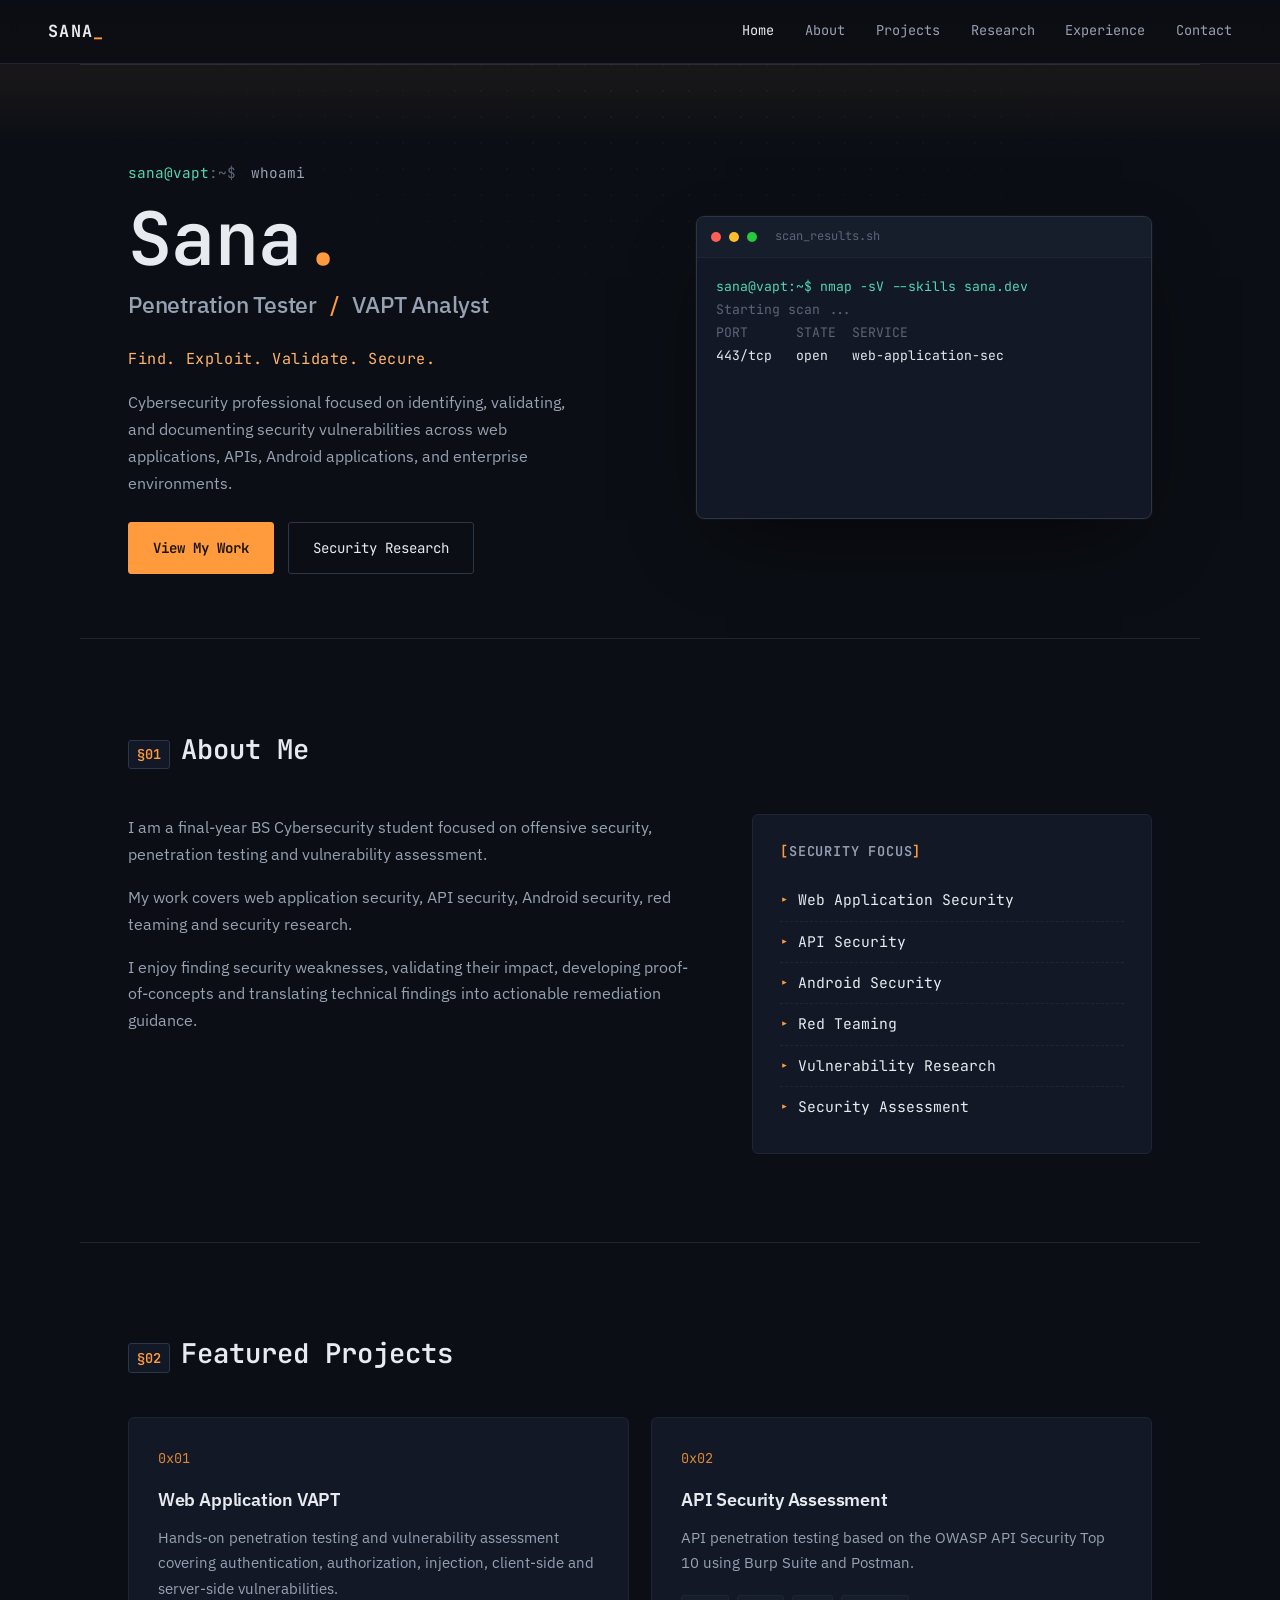
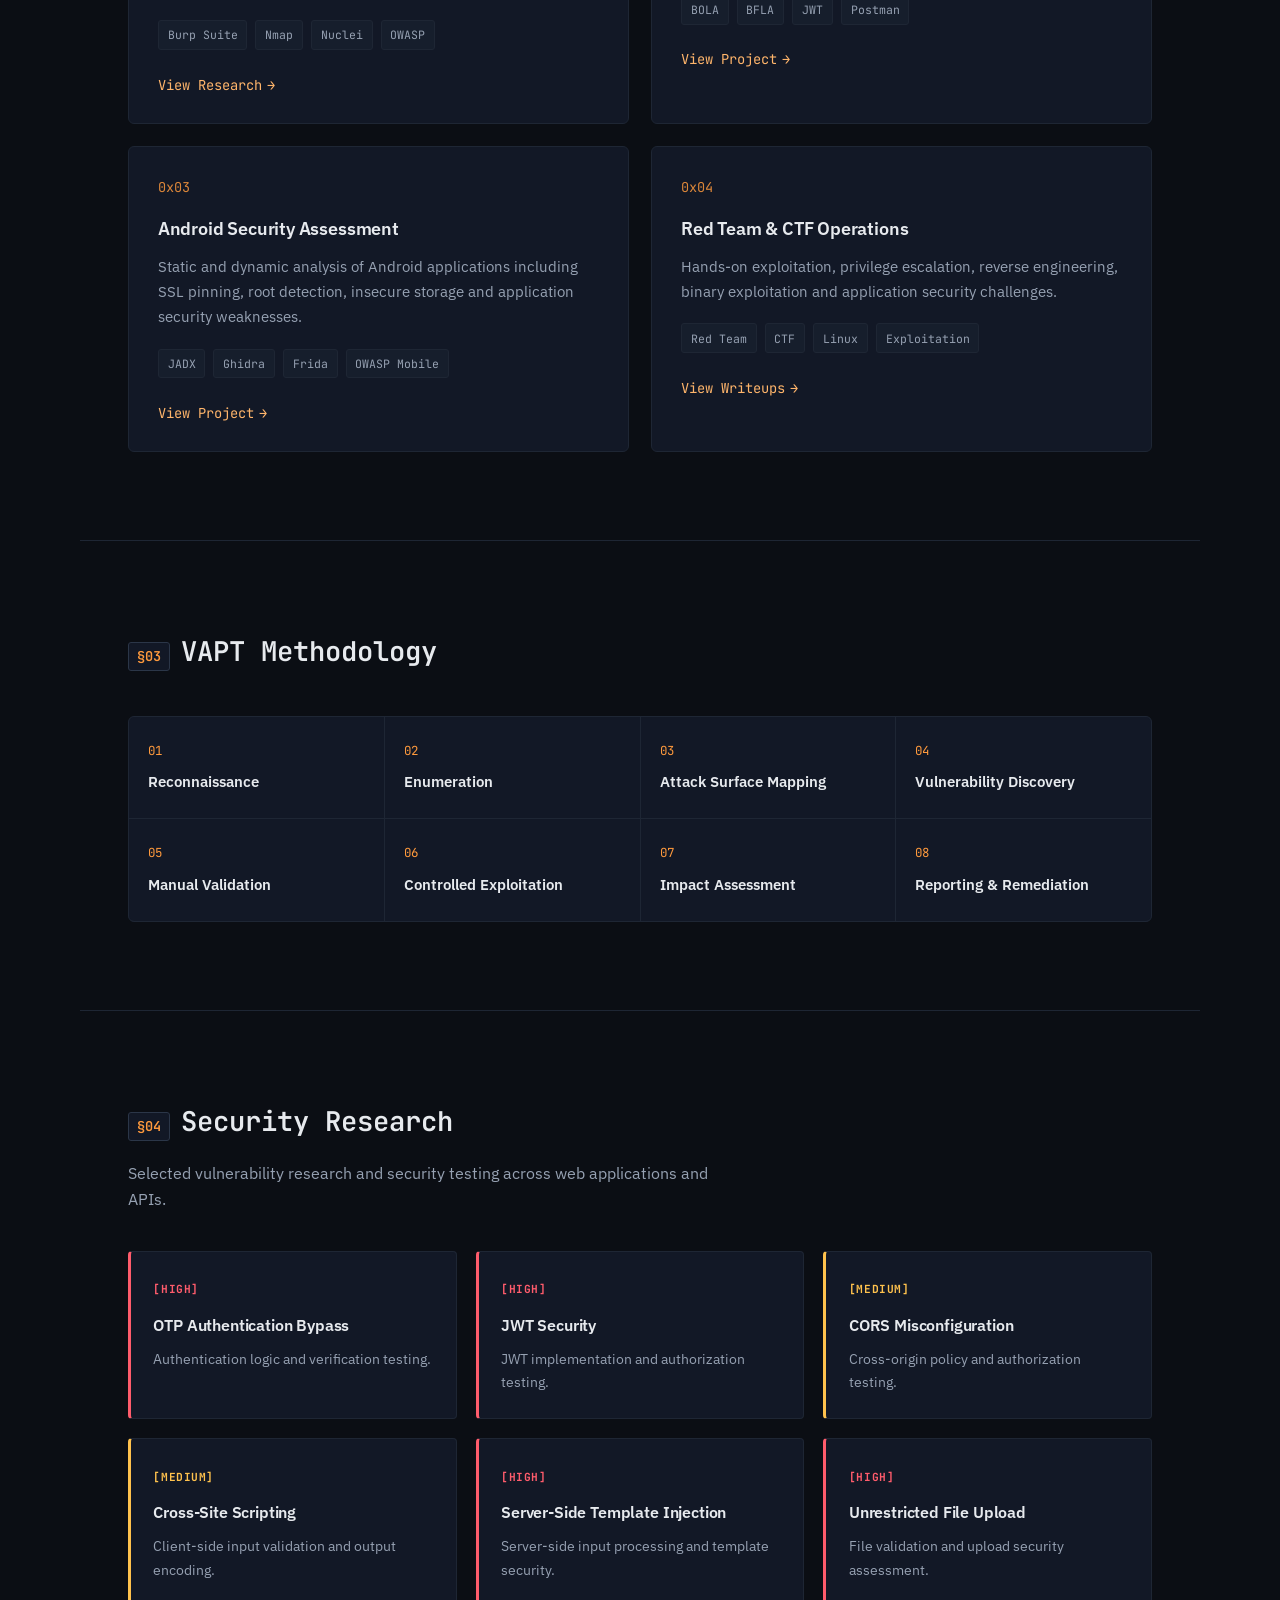
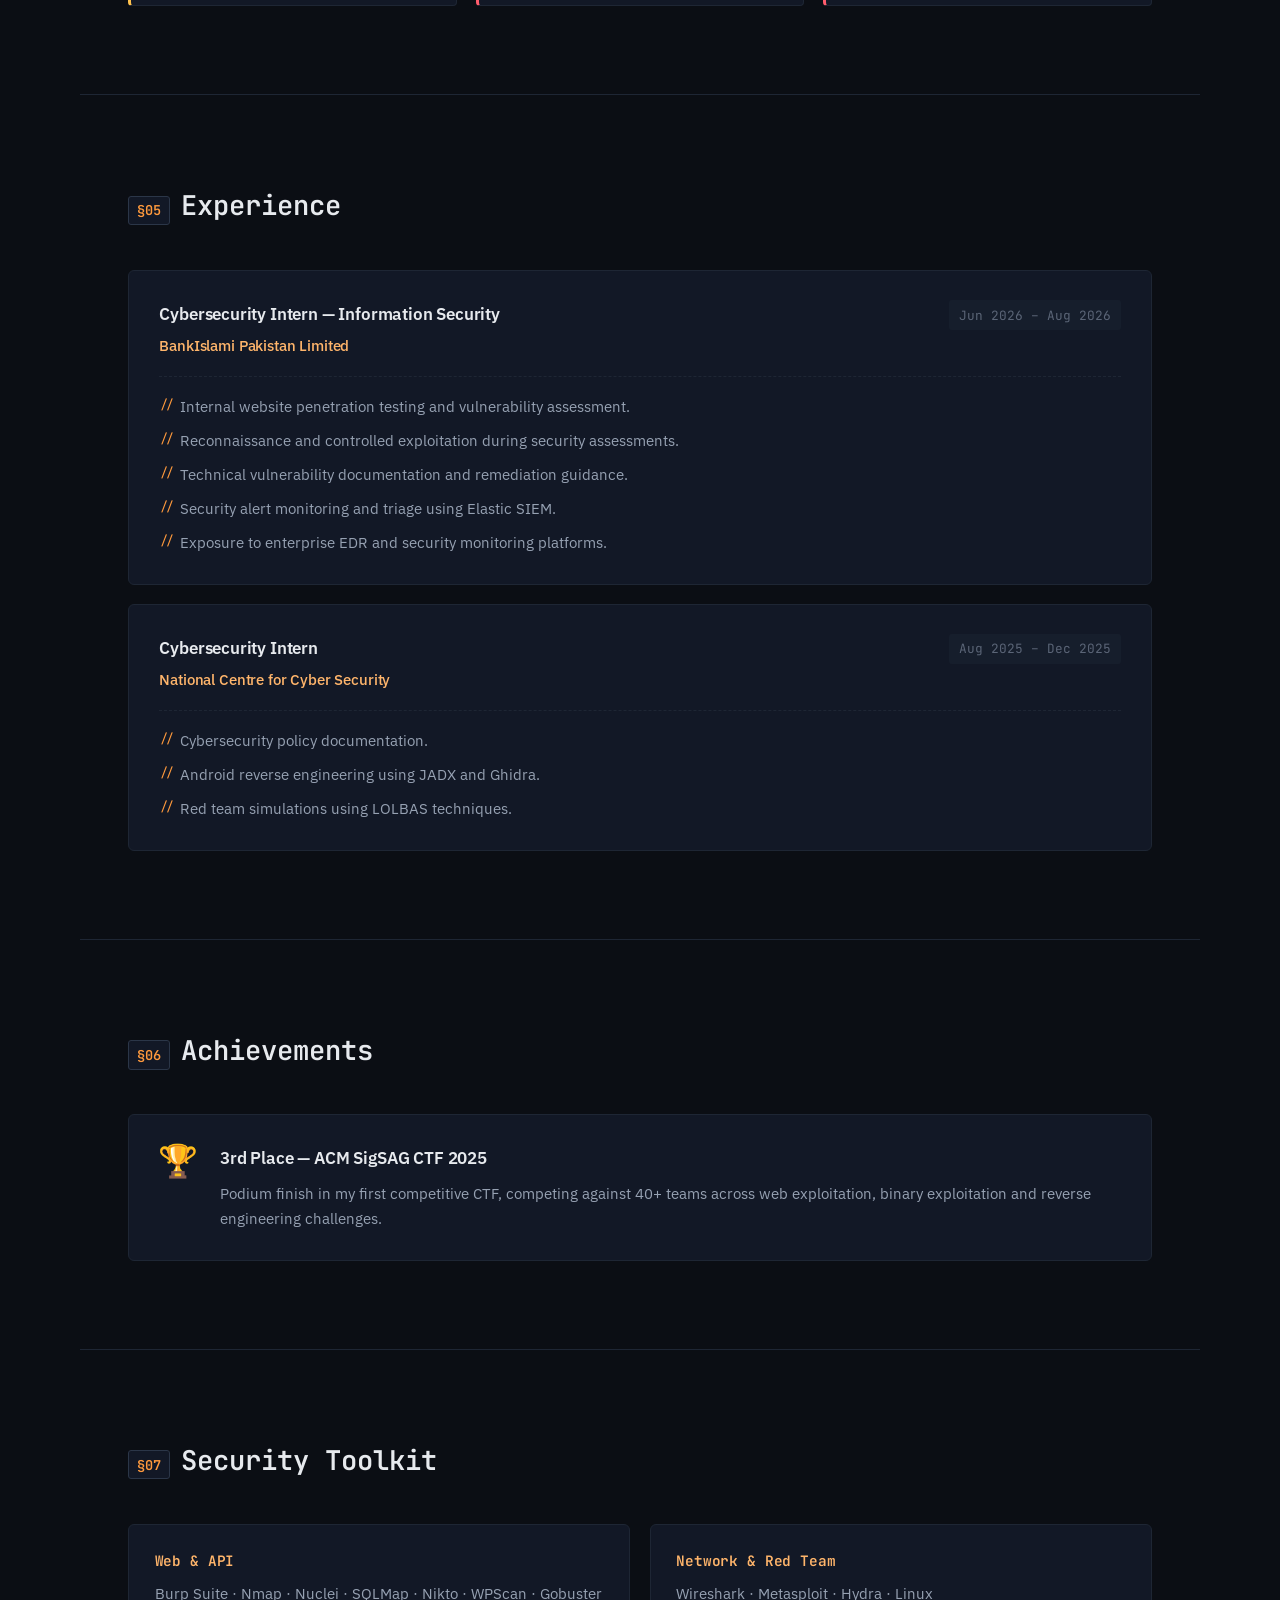
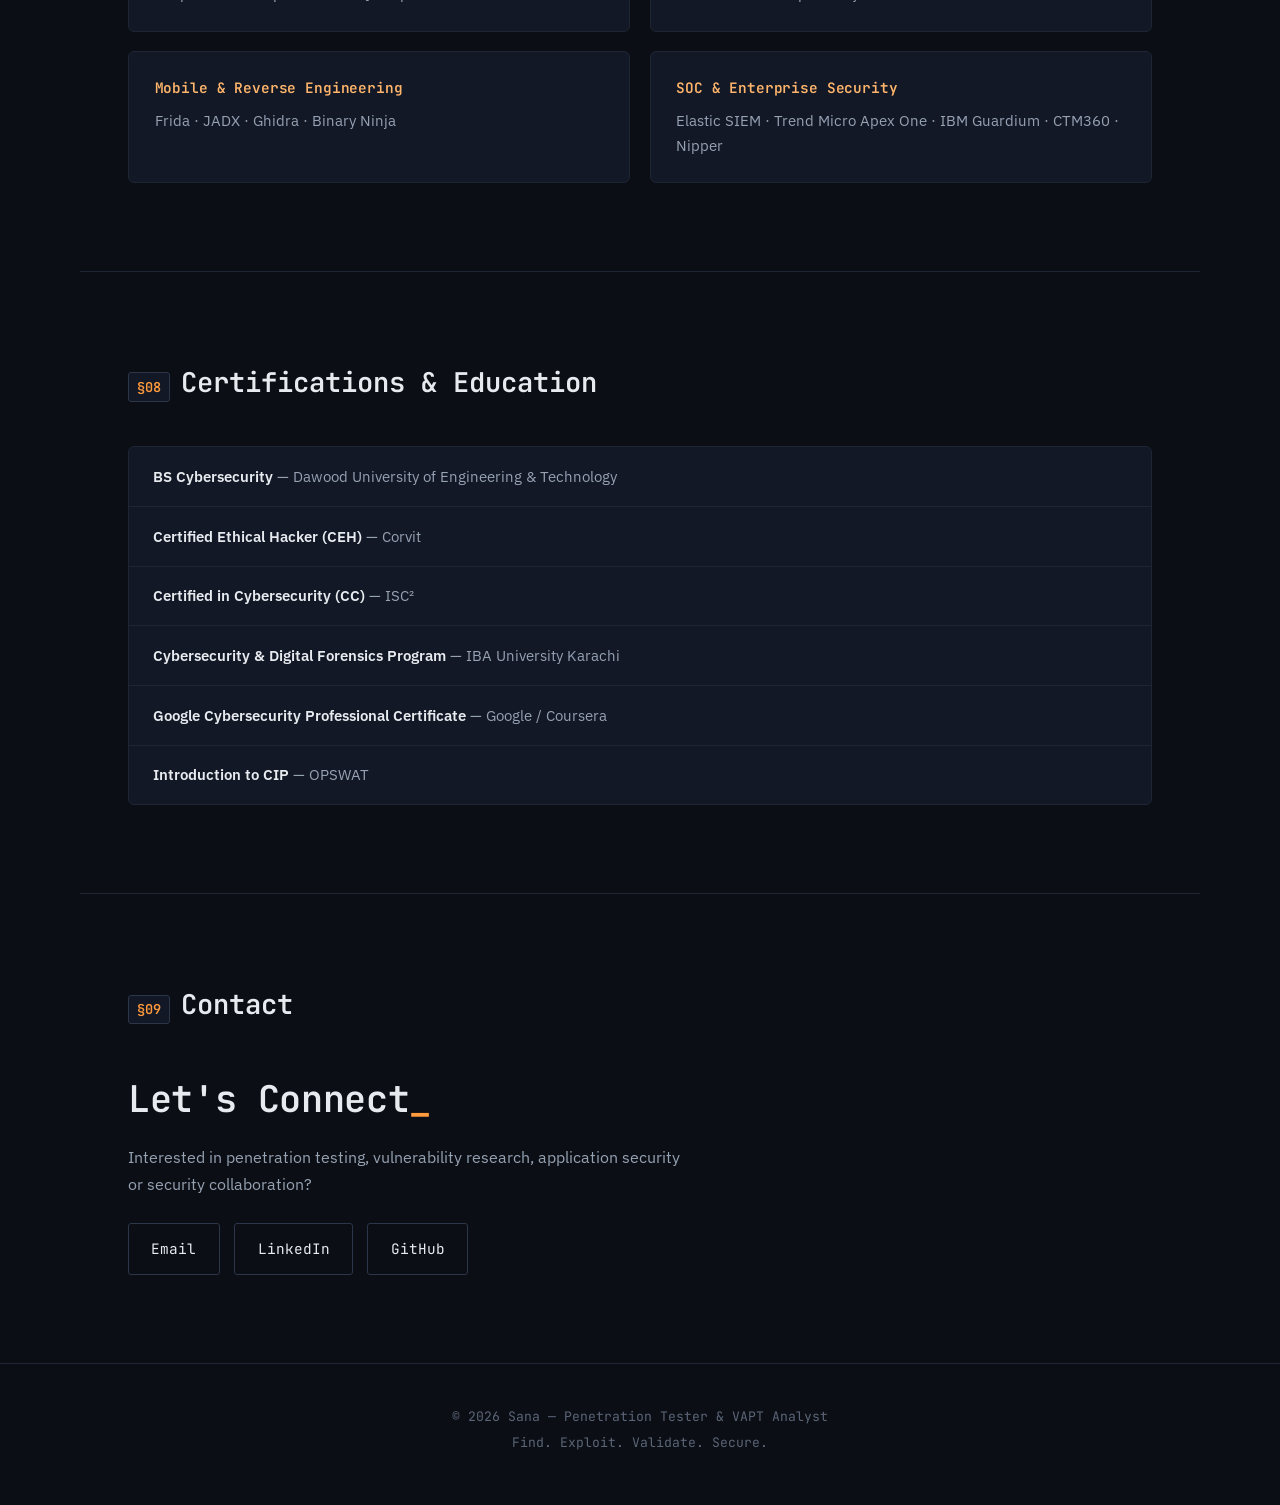
==== indexx.html @ 8918f4f4 "Add files via upload" ====
<!DOCTYPE html>
<html lang="en">
<head>
<meta charset="UTF-8">
<meta name="viewport" content="width=device-width, initial-scale=1.0">

<title>Sana | Penetration Tester &amp; VAPT Analyst</title>

<meta name="description"
      content="Sana's Penetration Testing and VAPT portfolio covering Web Application Security, API Security, Android Security, Red Teaming and Security Research.">

<link rel="preconnect" href="https://fonts.googleapis.com">
<link rel="preconnect" href="https://fonts.gstatic.com" crossorigin>
<link href="https://fonts.googleapis.com/css2?family=JetBrains+Mono:ital,wght@0,400;0,500;0,600;0,700;1,400&family=IBM+Plex+Sans:wght@400;500;600;700&display=swap" rel="stylesheet">

<link rel="stylesheet" href="style.css">
</head>

<body>

<div class="scanline" aria-hidden="true"></div>
<div class="grid-overlay" aria-hidden="true"></div>

<!-- Navigation -->
<nav id="site-nav">
    <div class="logo">SANA<span class="cursor-blink">_</span></div>

    <button class="nav-toggle" id="navToggle" aria-label="Toggle navigation" aria-expanded="false">
        <span></span><span></span><span></span>
    </button>

    <div class="nav-links" id="navLinks">
        <a href="#home">Home</a>
        <a href="#about">About</a>
        <a href="#projects">Projects</a>
        <a href="#research">Research</a>
        <a href="#experience">Experience</a>
        <a href="#contact">Contact</a>
    </div>
</nav>


<!-- Hero Section -->
<section id="home" class="hero">

    <div class="hero-grid">

        <div class="hero-content">

            <p class="terminal-text">
                <span class="prompt">sana@vapt</span><span class="prompt-sep">:~$</span> whoami
            </p>

            <h1>Sana<span class="accent-dot">.</span></h1>

            <h2>Penetration Tester <span class="divider">/</span> VAPT Analyst</h2>

            <p class="tagline">Find. Exploit. Validate. Secure.</p>

            <p class="intro">
                Cybersecurity professional focused on identifying,
                validating, and documenting security vulnerabilities
                across web applications, APIs, Android applications,
                and enterprise environments.
            </p>

            <div class="buttons">
                <a href="#projects" class="btn primary">View My Work</a>
                <a href="#research" class="btn secondary">Security Research</a>
            </div>

        </div>

        <div class="hero-terminal" aria-hidden="true">
            <div class="term-window">
                <div class="term-bar">
                    <span class="term-dot red"></span>
                    <span class="term-dot yellow"></span>
                    <span class="term-dot green"></span>
                    <span class="term-title">scan_results.sh</span>
                </div>
                <div class="term-body" id="termBody">
                    <!-- populated by script.js -->
                </div>
            </div>
        </div>

    </div>

    <a href="#about" class="scroll-cue" aria-label="Scroll to About">
        <span></span>
    </a>

</section>


<!-- About -->
<section id="about" class="reveal">

    <div class="section-title">
        <span class="sec-tag">§01</span> About Me
    </div>

    <div class="about-content">

        <div class="about-text">
            <p>
                I am a final-year BS Cybersecurity student focused
                on offensive security, penetration testing and
                vulnerability assessment.
            </p>

            <p>
                My work covers web application security, API
                security, Android security, red teaming and
                security research.
            </p>

            <p>
                I enjoy finding security weaknesses, validating
                their impact, developing proof-of-concepts and
                translating technical findings into actionable
                remediation guidance.
            </p>
        </div>

        <div class="focus-box">
            <h3><span class="bracket">[</span>Security Focus<span class="bracket">]</span></h3>
            <ul>
                <li>Web Application Security</li>
                <li>API Security</li>
                <li>Android Security</li>
                <li>Red Teaming</li>
                <li>Vulnerability Research</li>
                <li>Security Assessment</li>
            </ul>
        </div>

    </div>

</section>


<!-- Projects -->
<section id="projects" class="reveal">

    <div class="section-title">
        <span class="sec-tag">§02</span> Featured Projects
    </div>

    <div class="projects-grid">

        <div class="project-card">
            <div class="project-number">0x01</div>
            <h3>Web Application VAPT</h3>
            <p>
                Hands-on penetration testing and vulnerability
                assessment covering authentication, authorization,
                injection, client-side and server-side vulnerabilities.
            </p>
            <div class="tags">
                <span>Burp Suite</span>
                <span>Nmap</span>
                <span>Nuclei</span>
                <span>OWASP</span>
            </div>
            <a href="https://github.com/sana6086/poc-labs/tree/main/temple-of-doom" class="project-link" target="_blank" rel="noopener">View Research <span class="arrow">→</span></a>
        </div>

        <div class="project-card">
            <div class="project-number">0x02</div>
            <h3>API Security Assessment</h3>
            <p>
                API penetration testing based on the OWASP API
                Security Top 10 using Burp Suite and Postman.
            </p>
            <div class="tags">
                <span>BOLA</span>
                <span>BFLA</span>
                <span>JWT</span>
                <span>Postman</span>
            </div>
            <a href="#" class="project-link">View Project <span class="arrow">→</span></a>
        </div>

        <div class="project-card">
            <div class="project-number">0x03</div>
            <h3>Android Security Assessment</h3>
            <p>
                Static and dynamic analysis of Android applications
                including SSL pinning, root detection, insecure
                storage and application security weaknesses.
            </p>
            <div class="tags">
                <span>JADX</span>
                <span>Ghidra</span>
                <span>Frida</span>
                <span>OWASP Mobile</span>
            </div>
            <a href="#" class="project-link">View Project <span class="arrow">→</span></a>
        </div>

        <div class="project-card">
            <div class="project-number">0x04</div>
            <h3>Red Team &amp; CTF Operations</h3>
            <p>
                Hands-on exploitation, privilege escalation,
                reverse engineering, binary exploitation and
                application security challenges.
            </p>
            <div class="tags">
                <span>Red Team</span>
                <span>CTF</span>
                <span>Linux</span>
                <span>Exploitation</span>
            </div>
            <a href="https://github.com/sana6086/poc-labs" class="project-link" target="_blank" rel="noopener">View Writeups <span class="arrow">→</span></a>
        </div>

    </div>

</section>


<!-- Methodology -->
<section id="methodology" class="reveal">

    <div class="section-title">
        <span class="sec-tag">§03</span> VAPT Methodology
    </div>

    <div class="methodology">
        <div><span class="step-index">01</span><strong>Reconnaissance</strong></div>
        <div><span class="step-index">02</span><strong>Enumeration</strong></div>
        <div><span class="step-index">03</span><strong>Attack Surface Mapping</strong></div>
        <div><span class="step-index">04</span><strong>Vulnerability Discovery</strong></div>
        <div><span class="step-index">05</span><strong>Manual Validation</strong></div>
        <div><span class="step-index">06</span><strong>Controlled Exploitation</strong></div>
        <div><span class="step-index">07</span><strong>Impact Assessment</strong></div>
        <div><span class="step-index">08</span><strong>Reporting &amp; Remediation</strong></div>
    </div>

</section>


<!-- Research -->
<section id="research" class="reveal">

    <div class="section-title">
        <span class="sec-tag">§04</span> Security Research
    </div>

    <p class="section-description">
        Selected vulnerability research and security testing
        across web applications and APIs.
    </p>

    <div class="research-grid">

        <div class="research-card">
            <span class="severity high">[HIGH]</span>
            <h3>OTP Authentication Bypass</h3>
            <p>Authentication logic and verification testing.</p>
        </div>

        <div class="research-card">
            <span class="severity high">[HIGH]</span>
            <h3>JWT Security</h3>
            <p>JWT implementation and authorization testing.</p>
        </div>

        <div class="research-card">
            <span class="severity medium">[MEDIUM]</span>
            <h3>CORS Misconfiguration</h3>
            <p>Cross-origin policy and authorization testing.</p>
        </div>

        <div class="research-card">
            <span class="severity medium">[MEDIUM]</span>
            <h3>Cross-Site Scripting</h3>
            <p>Client-side input validation and output encoding.</p>
        </div>

        <div class="research-card">
            <span class="severity high">[HIGH]</span>
            <h3>Server-Side Template Injection</h3>
            <p>Server-side input processing and template security.</p>
        </div>

        <div class="research-card">
            <span class="severity high">[HIGH]</span>
            <h3>Unrestricted File Upload</h3>
            <p>File validation and upload security assessment.</p>
        </div>

    </div>

</section>


<!-- Experience -->
<section id="experience" class="reveal">

    <div class="section-title">
        <span class="sec-tag">§05</span> Experience
    </div>

    <div class="experience-card">
        <div class="experience-header">
            <div>
                <h3>Cybersecurity Intern — Information Security</h3>
                <h4>BankIslami Pakistan Limited</h4>
            </div>
            <span class="exp-date">Jun 2026 – Aug 2026</span>
        </div>
        <ul>
            <li>Internal website penetration testing and vulnerability assessment.</li>
            <li>Reconnaissance and controlled exploitation during security assessments.</li>
            <li>Technical vulnerability documentation and remediation guidance.</li>
            <li>Security alert monitoring and triage using Elastic SIEM.</li>
            <li>Exposure to enterprise EDR and security monitoring platforms.</li>
        </ul>
    </div>

    <div class="experience-card">
        <div class="experience-header">
            <div>
                <h3>Cybersecurity Intern</h3>
                <h4>National Centre for Cyber Security</h4>
            </div>
            <span class="exp-date">Aug 2025 – Dec 2025</span>
        </div>
        <ul>
            <li>Cybersecurity policy documentation.</li>
            <li>Android reverse engineering using JADX and Ghidra.</li>
            <li>Red team simulations using LOLBAS techniques.</li>
        </ul>
    </div>

</section>


<!-- Achievements -->
<section id="achievements" class="reveal">

    <div class="section-title">
        <span class="sec-tag">§06</span> Achievements
    </div>

    <div class="achievement">
        <div class="trophy">🏆</div>
        <div>
            <h3>3rd Place — ACM SigSAG CTF 2025</h3>
            <p>
                Podium finish in my first competitive CTF,
                competing against 40+ teams across web
                exploitation, binary exploitation and
                reverse engineering challenges.
            </p>
        </div>
    </div>

</section>


<!-- Tools -->
<section id="tools" class="reveal">

    <div class="section-title">
        <span class="sec-tag">§07</span> Security Toolkit
    </div>

    <div class="tools-grid">
        <div>
            <h3>Web &amp; API</h3>
            <p>Burp Suite · Nmap · Nuclei · SQLMap · Nikto · WPScan · Gobuster</p>
        </div>
        <div>
            <h3>Network &amp; Red Team</h3>
            <p>Wireshark · Metasploit · Hydra · Linux</p>
        </div>
        <div>
            <h3>Mobile &amp; Reverse Engineering</h3>
            <p>Frida · JADX · Ghidra · Binary Ninja</p>
        </div>
        <div>
            <h3>SOC &amp; Enterprise Security</h3>
            <p>Elastic SIEM · Trend Micro Apex One · IBM Guardium · CTM360 · Nipper</p>
        </div>
    </div>

</section>


<!-- Certifications -->
<section id="certifications" class="reveal">

    <div class="section-title">
        <span class="sec-tag">§08</span> Certifications &amp; Education
    </div>

    <div class="cert-list">
        <p><strong>BS Cybersecurity</strong> — Dawood University of Engineering &amp; Technology</p>
        <p><strong>Certified Ethical Hacker (CEH)</strong> — Corvit</p>
        <p><strong>Certified in Cybersecurity (CC)</strong> — ISC²</p>
        <p><strong>Cybersecurity &amp; Digital Forensics Program</strong> — IBA University Karachi</p>
        <p><strong>Google Cybersecurity Professional Certificate</strong> — Google / Coursera</p>
        <p><strong>Introduction to CIP</strong> — OPSWAT</p>
    </div>

</section>


<!-- Contact -->
<section id="contact" class="reveal">

    <div class="section-title">
        <span class="sec-tag">§09</span> Contact
    </div>

    <div class="contact-content">

        <h2>Let's Connect<span class="accent-dot">_</span></h2>

        <p>
            Interested in penetration testing, vulnerability
            research, application security or security
            collaboration?
        </p>

        <div class="contact-links">
            <a href="mailto:sanarehman6086@gmail.com">Email</a>
            <a href="https://linkedin.com/in/sanaabdul-rehman-6a61a8383" target="_blank" rel="noopener">LinkedIn</a>
            <a href="https://github.com/sana6086" target="_blank" rel="noopener">GitHub</a>
        </div>

    </div>

</section>


<!-- Footer -->
<footer>
    <p>© 2026 Sana — Penetration Tester &amp; VAPT Analyst</p>
    <p>Find. Exploit. Validate. Secure.</p>
</footer>

<script src="script.js"></script>
</body>
</html>
---- style.css ----
/* ===========================================================
   TOKENS
=========================================================== */
:root{
    --bg:            #0B0E14;
    --bg-alt:        #0E121B;
    --surface:       #121826;
    --surface-2:     #161E2C;
    --border:        #1E2634;
    --border-strong: #2B3648;

    --text:      #E7EAEE;
    --text-dim:  #96A1B2;
    --text-faint:#5B6577;

    --accent:      #FF9A3D;
    --accent-soft: #FFB56B;
    --accent-glow: rgba(255, 154, 61, 0.16);

    --danger: #FF5C6C;
    --warn:   #FFC24D;
    --safe:   #52D6B0;

    --mono: 'JetBrains Mono', ui-monospace, SFMono-Regular, Menlo, Consolas, monospace;
    --sans: 'IBM Plex Sans', system-ui, -apple-system, 'Segoe UI', sans-serif;

    --max: 1120px;
    --radius: 3px;
}

*{ box-sizing: border-box; }
html{ scroll-behavior: smooth; }

@media (prefers-reduced-motion: reduce){
    html{ scroll-behavior: auto; }
    *{ animation-duration: 0.001ms !important; animation-iteration-count: 1 !important; transition-duration: 0.001ms !important; }
}

body{
    margin: 0;
    background: var(--bg);
    color: var(--text);
    font-family: var(--sans);
    line-height: 1.65;
    -webkit-font-smoothing: antialiased;
}

a{ color: inherit; text-decoration: none; }
ul{ margin: 0; padding: 0; list-style: none; }
h1,h2,h3,h4{ margin: 0; font-family: var(--mono); font-weight: 600; letter-spacing: -0.01em; }
p{ margin: 0 0 1rem; color: var(--text-dim); }

::selection{ background: var(--accent); color: #0B0E14; }

:focus-visible{
    outline: 2px solid var(--accent);
    outline-offset: 3px;
}

.accent-dot{ color: var(--accent); }

/* ===========================================================
   AMBIENT TEXTURE — scanline + dot grid
=========================================================== */
.scanline{
    position: fixed; inset: 0;
    pointer-events: none;
    z-index: 2;
    background: linear-gradient(
        to bottom,
        transparent 0%,
        var(--accent-glow) 50%,
        transparent 100%
    );
    height: 140px;
    opacity: 0.35;
    animation: scan-move 9s linear infinite;
    mix-blend-mode: screen;
}
@keyframes scan-move{
    0%   { transform: translateY(-140px); }
    100% { transform: translateY(100vh); }
}

.grid-overlay{
    position: fixed; inset: 0;
    z-index: 0;
    pointer-events: none;
    background-image:
        radial-gradient(circle, rgba(255,255,255,0.045) 1px, transparent 1px);
    background-size: 26px 26px;
    -webkit-mask-image: radial-gradient(ellipse 70% 60% at 50% 0%, #000 10%, transparent 75%);
    mask-image: radial-gradient(ellipse 70% 60% at 50% 0%, #000 10%, transparent 75%);
}

/* ===========================================================
   NAV
=========================================================== */
nav{
    position: sticky;
    top: 0;
    z-index: 50;
    display: flex;
    align-items: center;
    justify-content: space-between;
    padding: 1.1rem clamp(1.25rem, 4vw, 3rem);
    background: rgba(11, 14, 20, 0.78);
    backdrop-filter: blur(10px);
    border-bottom: 1px solid var(--border);
}

.logo{
    font-family: var(--mono);
    font-weight: 700;
    font-size: 1.05rem;
    letter-spacing: 0.08em;
}
.cursor-blink{
    color: var(--accent);
    animation: blink 1.1s steps(1) infinite;
}
@keyframes blink{ 50%{ opacity: 0; } }

.nav-links{
    display: flex;
    gap: clamp(1rem, 2.4vw, 2rem);
    font-family: var(--mono);
    font-size: 0.85rem;
}
.nav-links a{
    position: relative;
    color: var(--text-dim);
    transition: color 0.2s ease;
    padding-bottom: 2px;
}
.nav-links a::before{
    content: "";
    position: absolute;
    left: 0; bottom: -3px;
    width: 0; height: 1px;
    background: var(--accent);
    transition: width 0.2s ease;
}
.nav-links a:hover{ color: var(--text); }
.nav-links a:hover::before{ width: 100%; }

.nav-toggle{
    display: none;
    flex-direction: column;
    gap: 5px;
    background: none;
    border: none;
    cursor: pointer;
    padding: 6px;
}
.nav-toggle span{
    width: 22px; height: 2px;
    background: var(--text);
    display: block;
}

/* ===========================================================
   HERO
=========================================================== */
.hero{
    position: relative;
    z-index: 1;
    max-width: var(--max);
    margin: 0 auto;
    padding: clamp(3rem, 8vw, 6rem) clamp(1.25rem, 4vw, 3rem) 4rem;
}

.hero-grid{
    display: grid;
    grid-template-columns: 1.05fr 0.95fr;
    gap: clamp(2rem, 5vw, 4rem);
    align-items: center;
}

.terminal-text{
    font-family: var(--mono);
    font-size: 0.9rem;
    color: var(--text-dim);
    margin-bottom: 1.1rem;
}
.prompt{ color: var(--safe); }
.prompt-sep{ color: var(--text-faint); margin-right: 0.4em; }

.hero-content h1{
    font-size: clamp(2.8rem, 7vw, 4.6rem);
    line-height: 1;
    margin-bottom: 0.6rem;
}

.hero-content h2{
    font-family: var(--sans);
    font-weight: 500;
    font-size: clamp(1.1rem, 2.3vw, 1.45rem);
    color: var(--text-dim);
    margin-bottom: 1.4rem;
}
.hero-content h2 .divider{ color: var(--accent); margin: 0 0.35em; }

.tagline{
    font-family: var(--mono);
    color: var(--accent-soft);
    font-size: 0.95rem;
    letter-spacing: 0.04em;
    margin-bottom: 1.1rem;
}

.intro{
    max-width: 46ch;
    font-size: 1.02rem;
    color: var(--text-dim);
}

.buttons{
    display: flex;
    flex-wrap: wrap;
    gap: 0.9rem;
    margin-top: 1.6rem;
}

.btn{
    font-family: var(--mono);
    font-size: 0.88rem;
    padding: 0.85rem 1.5rem;
    border-radius: var(--radius);
    border: 1px solid var(--border-strong);
    transition: border-color 0.2s ease, background 0.2s ease, transform 0.15s ease;
}
.btn.primary{
    background: var(--accent);
    color: #17110A;
    border-color: var(--accent);
    font-weight: 600;
}
.btn.primary:hover{ background: var(--accent-soft); transform: translateY(-1px); }
.btn.secondary{ color: var(--text); background: transparent; }
.btn.secondary:hover{ border-color: var(--accent); color: var(--accent-soft); }

/* --- hero terminal signature element --- */
.hero-terminal{ display: flex; justify-content: center; }

.term-window{
    width: 100%;
    max-width: 460px;
    background: var(--surface);
    border: 1px solid var(--border-strong);
    border-radius: 8px;
    overflow: hidden;
    box-shadow: 0 30px 80px -30px rgba(0,0,0,0.7), 0 0 0 1px rgba(255,154,61,0.04);
}

.term-bar{
    display: flex;
    align-items: center;
    gap: 8px;
    padding: 0.65rem 0.9rem;
    background: var(--surface-2);
    border-bottom: 1px solid var(--border);
}
.term-dot{ width: 10px; height: 10px; border-radius: 50%; display: inline-block; }
.term-dot.red{ background: #FF5F56; }
.term-dot.yellow{ background: #FFBD2E; }
.term-dot.green{ background: #27C93F; }
.term-title{
    margin-left: 0.6rem;
    font-family: var(--mono);
    font-size: 0.75rem;
    color: var(--text-faint);
}

.term-body{
    padding: 1.1rem 1.2rem 1.3rem;
    font-family: var(--mono);
    font-size: 0.82rem;
    line-height: 1.75;
    min-height: 260px;
    color: var(--text-dim);
    white-space: pre-wrap;
}
.term-body .line-cmd{ color: var(--safe); }
.term-body .line-head{ color: var(--text-faint); }
.term-body .line-open{ color: var(--accent-soft); }
.term-body .line-svc{ color: var(--text); }
.term-body .term-cursor{
    display: inline-block;
    width: 7px; height: 1.1em;
    background: var(--accent);
    vertical-align: text-bottom;
    animation: blink 1s steps(1) infinite;
}

.scroll-cue{
    position: absolute;
    left: 50%;
    bottom: -1.2rem;
    transform: translateX(-50%);
    width: 22px; height: 34px;
    border: 1px solid var(--border-strong);
    border-radius: 12px;
    display: none;
}
.scroll-cue span{
    position: absolute;
    top: 6px; left: 50%;
    transform: translateX(-50%);
    width: 3px; height: 7px;
    background: var(--accent);
    border-radius: 2px;
    animation: scroll-cue-move 1.6s ease-in-out infinite;
}
@keyframes scroll-cue-move{
    0%,100%{ opacity: 1; top: 6px; }
    50%{ opacity: 0.3; top: 14px; }
}

/* ===========================================================
   SECTIONS (shared)
=========================================================== */
section{
    position: relative;
    z-index: 1;
    max-width: var(--max);
    margin: 0 auto;
    padding: clamp(3.5rem, 7vw, 5.5rem) clamp(1.25rem, 4vw, 3rem);
    border-top: 1px solid var(--border);
}

.section-title{
    font-family: var(--mono);
    font-size: clamp(1.3rem, 3vw, 1.7rem);
    font-weight: 600;
    color: var(--text);
    margin-bottom: 2.6rem;
    display: flex;
    align-items: baseline;
    gap: 0.7rem;
}
.sec-tag{
    color: var(--accent);
    font-size: 0.85rem;
    font-weight: 600;
    border: 1px solid var(--border-strong);
    padding: 0.15rem 0.5rem;
    border-radius: var(--radius);
    background: var(--surface);
}

.section-description{
    color: var(--text-dim);
    max-width: 60ch;
    margin-top: -1.6rem;
    margin-bottom: 2.4rem;
}

.reveal{
    opacity: 0;
    transform: translateY(18px);
    transition: opacity 0.7s ease, transform 0.7s ease;
}
.reveal.is-visible{ opacity: 1; transform: translateY(0); }

/* ===========================================================
   ABOUT
=========================================================== */
.about-content{
    display: grid;
    grid-template-columns: 1.4fr 1fr;
    gap: clamp(2rem, 5vw, 4rem);
    align-items: start;
}
.about-text p{ font-size: 1.02rem; }

.focus-box{
    background: var(--surface);
    border: 1px solid var(--border);
    border-radius: 6px;
    padding: 1.6rem 1.7rem;
}
.focus-box h3{
    font-size: 0.85rem;
    text-transform: uppercase;
    letter-spacing: 0.06em;
    color: var(--text-dim);
    margin-bottom: 1.1rem;
}
.focus-box .bracket{ color: var(--accent); }
.focus-box ul li{
    font-family: var(--mono);
    font-size: 0.92rem;
    color: var(--text);
    padding: 0.5rem 0;
    border-bottom: 1px dashed var(--border);
}
.focus-box ul li:last-child{ border-bottom: none; }
.focus-box ul li::before{
    content: "▸ ";
    color: var(--accent);
}

/* ===========================================================
   PROJECTS
=========================================================== */
.projects-grid{
    display: grid;
    grid-template-columns: repeat(2, 1fr);
    gap: 1.4rem;
}

.project-card{
    background: var(--surface);
    border: 1px solid var(--border);
    border-radius: 6px;
    padding: 1.8rem 1.8rem 1.6rem;
    transition: border-color 0.25s ease, transform 0.25s ease, box-shadow 0.25s ease;
}
.project-card:hover{
    border-color: var(--accent);
    transform: translateY(-3px);
    box-shadow: 0 18px 40px -20px rgba(255,154,61,0.25);
}

.project-number{
    font-family: var(--mono);
    color: var(--accent);
    font-size: 0.85rem;
    margin-bottom: 0.9rem;
    opacity: 0.85;
}

.project-card h3{
    font-family: var(--sans);
    font-size: 1.15rem;
    font-weight: 600;
    margin-bottom: 0.7rem;
}
.project-card p{ font-size: 0.95rem; margin-bottom: 1.2rem; }

.tags{
    display: flex;
    flex-wrap: wrap;
    gap: 0.5rem;
    margin-bottom: 1.3rem;
}
.tags span{
    font-family: var(--mono);
    font-size: 0.72rem;
    color: var(--text-dim);
    background: var(--surface-2);
    border: 1px solid var(--border);
    padding: 0.28rem 0.55rem;
    border-radius: 3px;
}

.project-link{
    font-family: var(--mono);
    font-size: 0.86rem;
    color: var(--accent-soft);
    display: inline-flex;
    align-items: center;
    gap: 0.3rem;
}
.project-link .arrow{ transition: transform 0.2s ease; }
.project-link:hover .arrow{ transform: translateX(4px); }

/* ===========================================================
   METHODOLOGY
=========================================================== */
.methodology{
    display: grid;
    grid-template-columns: repeat(4, 1fr);
    gap: 1px;
    background: var(--border);
    border: 1px solid var(--border);
    border-radius: 6px;
    overflow: hidden;
}
.methodology div{
    background: var(--surface);
    padding: 1.5rem 1.2rem;
    font-family: var(--sans);
    font-size: 0.95rem;
}
.methodology .step-index{
    display: block;
    font-family: var(--mono);
    color: var(--accent);
    font-size: 0.78rem;
    margin-bottom: 0.5rem;
}
.methodology strong{ font-weight: 600; color: var(--text); }

/* ===========================================================
   RESEARCH
=========================================================== */
.research-grid{
    display: grid;
    grid-template-columns: repeat(3, 1fr);
    gap: 1.2rem;
}
.research-card{
    background: var(--surface);
    border: 1px solid var(--border);
    border-left: 3px solid var(--border-strong);
    border-radius: 4px;
    padding: 1.4rem 1.4rem 1.5rem;
    transition: border-color 0.2s ease;
}
.research-card:has(.severity.high){ border-left-color: var(--danger); }
.research-card:has(.severity.medium){ border-left-color: var(--warn); }

.severity{
    display: inline-block;
    font-family: var(--mono);
    font-size: 0.7rem;
    letter-spacing: 0.05em;
    font-weight: 700;
    margin-bottom: 0.8rem;
}
.severity.high{ color: var(--danger); }
.severity.medium{ color: var(--warn); }

.research-card h3{
    font-family: var(--sans);
    font-size: 1.02rem;
    font-weight: 600;
    margin-bottom: 0.5rem;
}
.research-card p{ font-size: 0.9rem; margin: 0; }

/* ===========================================================
   EXPERIENCE
=========================================================== */
.experience-card{
    background: var(--surface);
    border: 1px solid var(--border);
    border-radius: 6px;
    padding: 1.8rem 1.9rem;
    margin-bottom: 1.2rem;
}
.experience-card:last-child{ margin-bottom: 0; }

.experience-header{
    display: flex;
    justify-content: space-between;
    align-items: flex-start;
    flex-wrap: wrap;
    gap: 0.8rem;
    margin-bottom: 1.1rem;
    padding-bottom: 1.1rem;
    border-bottom: 1px dashed var(--border);
}
.experience-header h3{
    font-family: var(--sans);
    font-size: 1.08rem;
    font-weight: 600;
    margin-bottom: 0.3rem;
}
.experience-header h4{
    font-family: var(--sans);
    font-weight: 500;
    font-size: 0.95rem;
    color: var(--accent-soft);
}
.exp-date{
    font-family: var(--mono);
    font-size: 0.8rem;
    color: var(--text-faint);
    background: var(--surface-2);
    padding: 0.3rem 0.6rem;
    border-radius: 3px;
    white-space: nowrap;
}

.experience-card ul li{
    position: relative;
    padding-left: 1.3rem;
    font-size: 0.95rem;
    color: var(--text-dim);
    margin-bottom: 0.55rem;
}
.experience-card ul li:last-child{ margin-bottom: 0; }
.experience-card ul li::before{
    content: "//";
    position: absolute;
    left: 0;
    color: var(--accent);
    font-family: var(--mono);
    font-size: 0.8rem;
}

/* ===========================================================
   ACHIEVEMENTS
=========================================================== */
.achievement{
    display: flex;
    gap: 1.4rem;
    align-items: flex-start;
    background: var(--surface);
    border: 1px solid var(--border);
    border-radius: 6px;
    padding: 1.8rem;
}
.trophy{ font-size: 2rem; line-height: 1; }
.achievement h3{
    font-family: var(--sans);
    font-size: 1.08rem;
    margin-bottom: 0.5rem;
}
.achievement p{ margin: 0; font-size: 0.95rem; }

/* ===========================================================
   TOOLS
=========================================================== */
.tools-grid{
    display: grid;
    grid-template-columns: repeat(2, 1fr);
    gap: 1.2rem;
}
.tools-grid > div{
    background: var(--surface);
    border: 1px solid var(--border);
    border-radius: 6px;
    padding: 1.5rem 1.6rem;
}
.tools-grid h3{
    font-family: var(--mono);
    font-size: 0.9rem;
    color: var(--accent-soft);
    margin-bottom: 0.6rem;
}
.tools-grid p{ margin: 0; font-size: 0.92rem; }

/* ===========================================================
   CERTIFICATIONS
=========================================================== */
.cert-list{
    display: grid;
    gap: 0;
    background: var(--surface);
    border: 1px solid var(--border);
    border-radius: 6px;
    overflow: hidden;
}
.cert-list p{
    margin: 0;
    padding: 1.05rem 1.5rem;
    font-size: 0.95rem;
    border-bottom: 1px solid var(--border);
}
.cert-list p:last-child{ border-bottom: none; }
.cert-list strong{ color: var(--text); font-weight: 600; }

/* ===========================================================
   CONTACT
=========================================================== */
.contact-content{ text-align: left; max-width: 560px; }
.contact-content h2{
    font-family: var(--mono);
    font-size: clamp(1.7rem, 4vw, 2.3rem);
    margin-bottom: 0.9rem;
}
.contact-content p{ font-size: 1.02rem; margin-bottom: 1.6rem; }

.contact-links{
    display: flex;
    flex-wrap: wrap;
    gap: 0.9rem;
}
.contact-links a{
    font-family: var(--mono);
    font-size: 0.9rem;
    padding: 0.8rem 1.4rem;
    border: 1px solid var(--border-strong);
    border-radius: var(--radius);
    transition: border-color 0.2s ease, color 0.2s ease, transform 0.15s ease;
}
.contact-links a:hover{
    border-color: var(--accent);
    color: var(--accent-soft);
    transform: translateY(-2px);
}

/* ===========================================================
   FOOTER
=========================================================== */
footer{
    position: relative;
    z-index: 1;
    text-align: center;
    padding: 2.4rem 1.5rem 3rem;
    border-top: 1px solid var(--border);
    font-family: var(--mono);
    font-size: 0.82rem;
    color: var(--text-faint);
}
footer p{ margin: 0.25rem 0; color: inherit; }

/* ===========================================================
   RESPONSIVE
=========================================================== */
@media (max-width: 900px){
    .hero-grid{ grid-template-columns: 1fr; }
    .hero-terminal{ order: -1; }
    .about-content{ grid-template-columns: 1fr; }
    .projects-grid{ grid-template-columns: 1fr; }
    .methodology{ grid-template-columns: repeat(2, 1fr); }
    .research-grid{ grid-template-columns: repeat(2, 1fr); }
    .tools-grid{ grid-template-columns: 1fr; }
}

@media (max-width: 640px){
    .nav-toggle{ display: flex; }
    .nav-links{
        position: absolute;
        top: 100%; left: 0; right: 0;
        flex-direction: column;
        background: var(--bg-alt);
        border-bottom: 1px solid var(--border);
        padding: 1rem 1.5rem 1.4rem;
        gap: 0.9rem;
        display: none;
    }
    .nav-links.open{ display: flex; }
    .methodology{ grid-template-columns: 1fr; }
    .research-grid{ grid-template-columns: 1fr; }
    .experience-header{ flex-direction: column; }
}
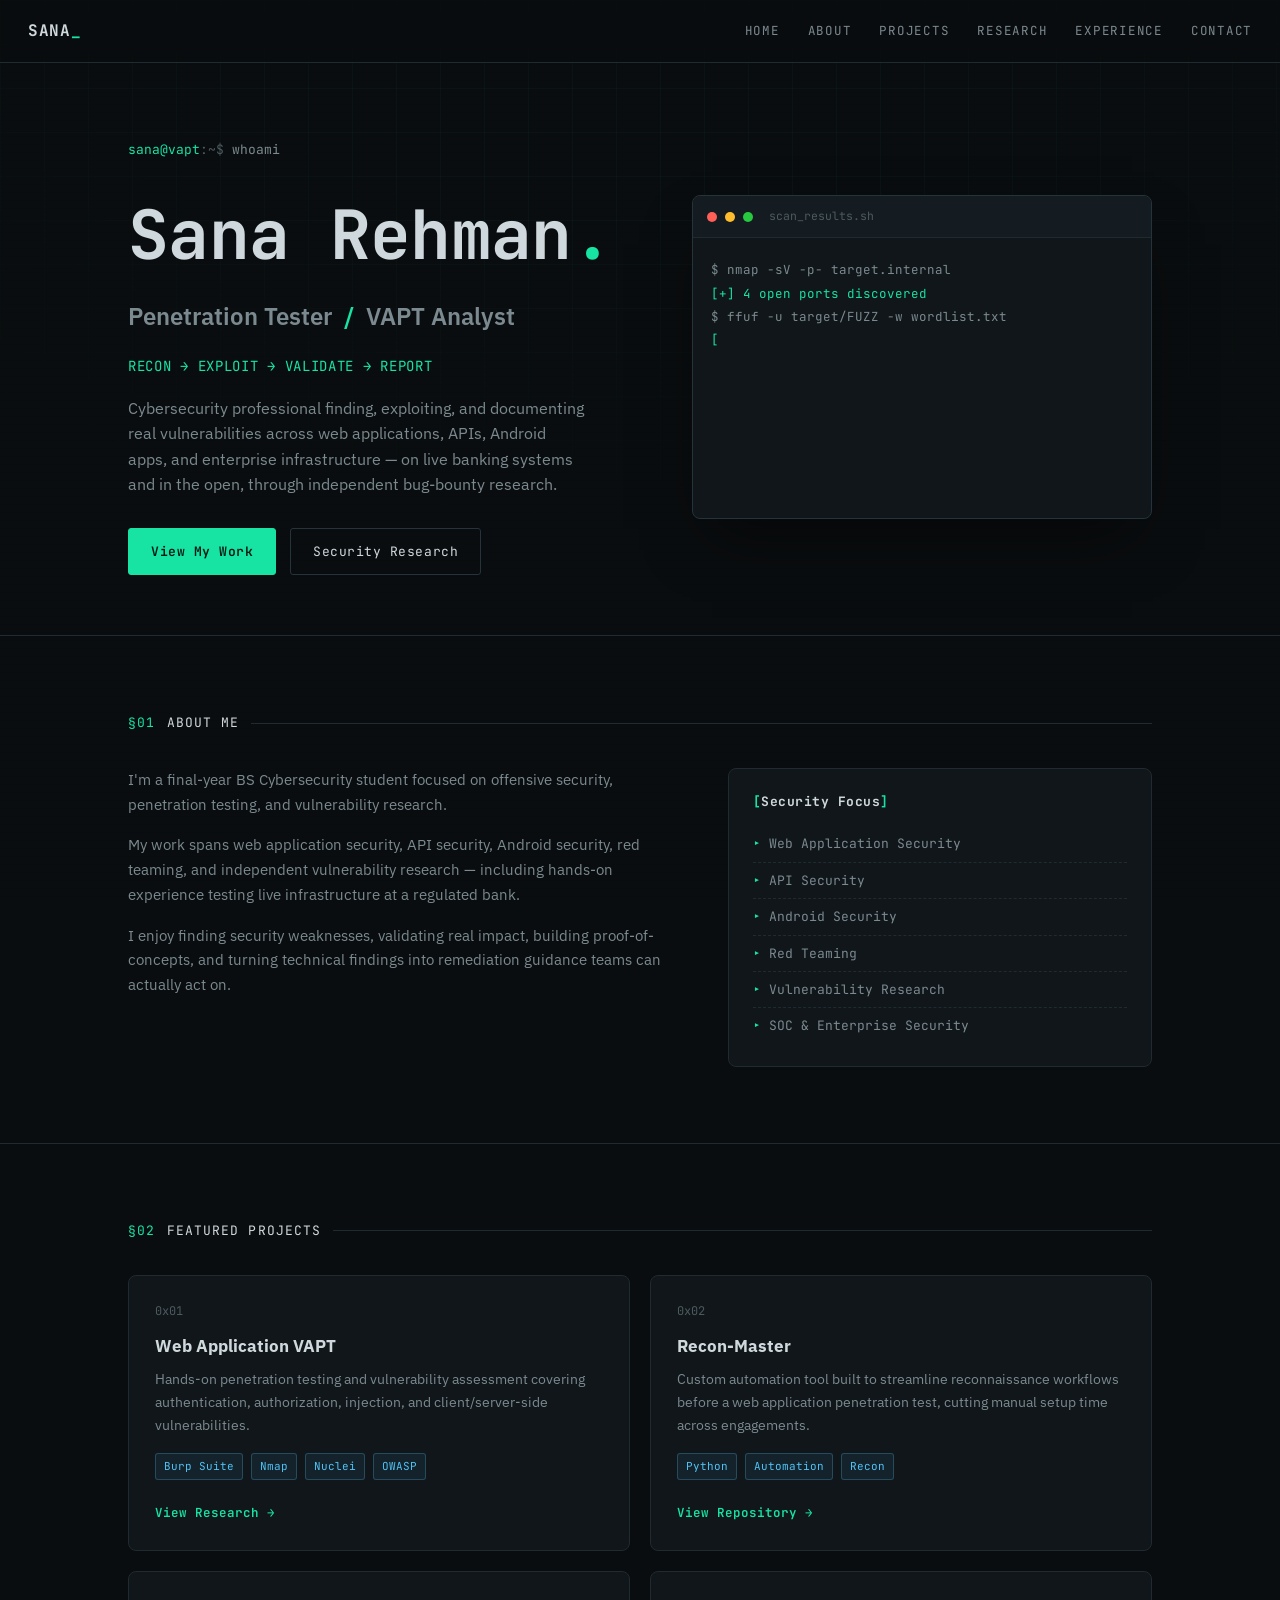
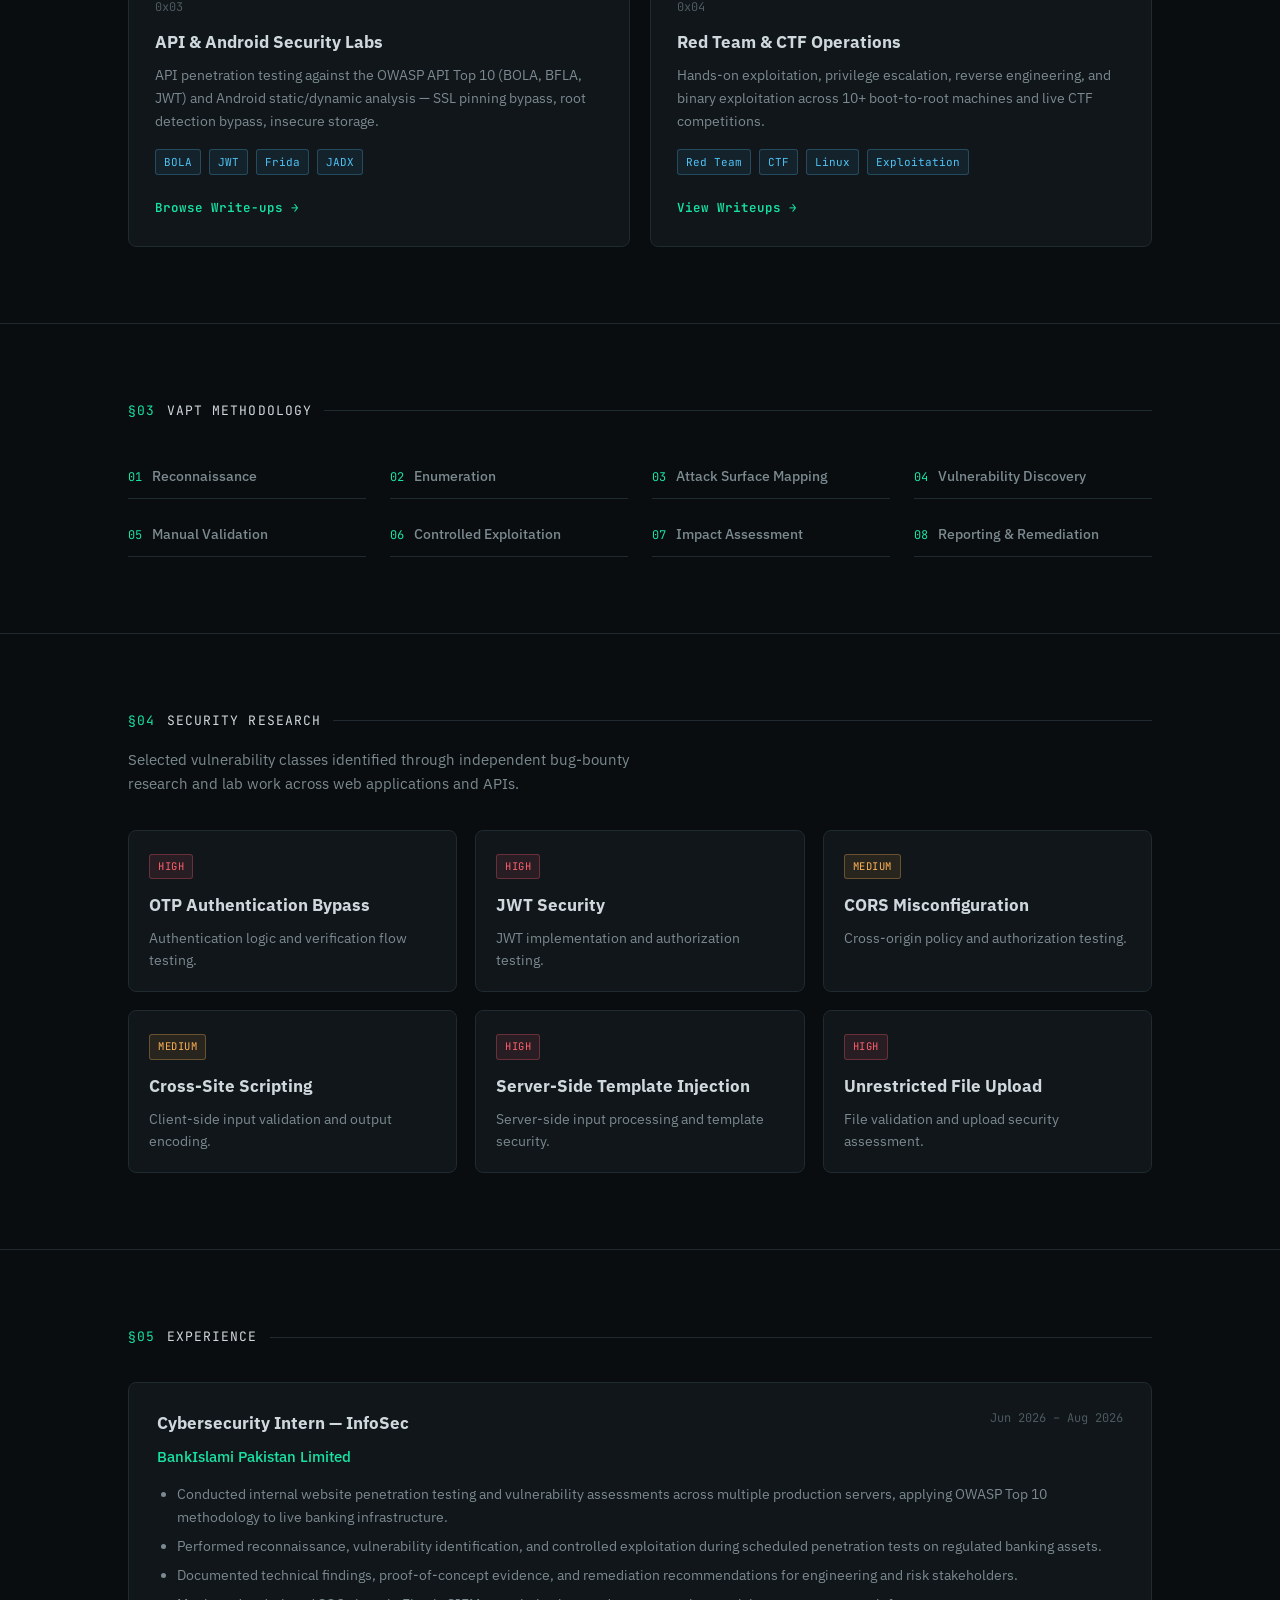
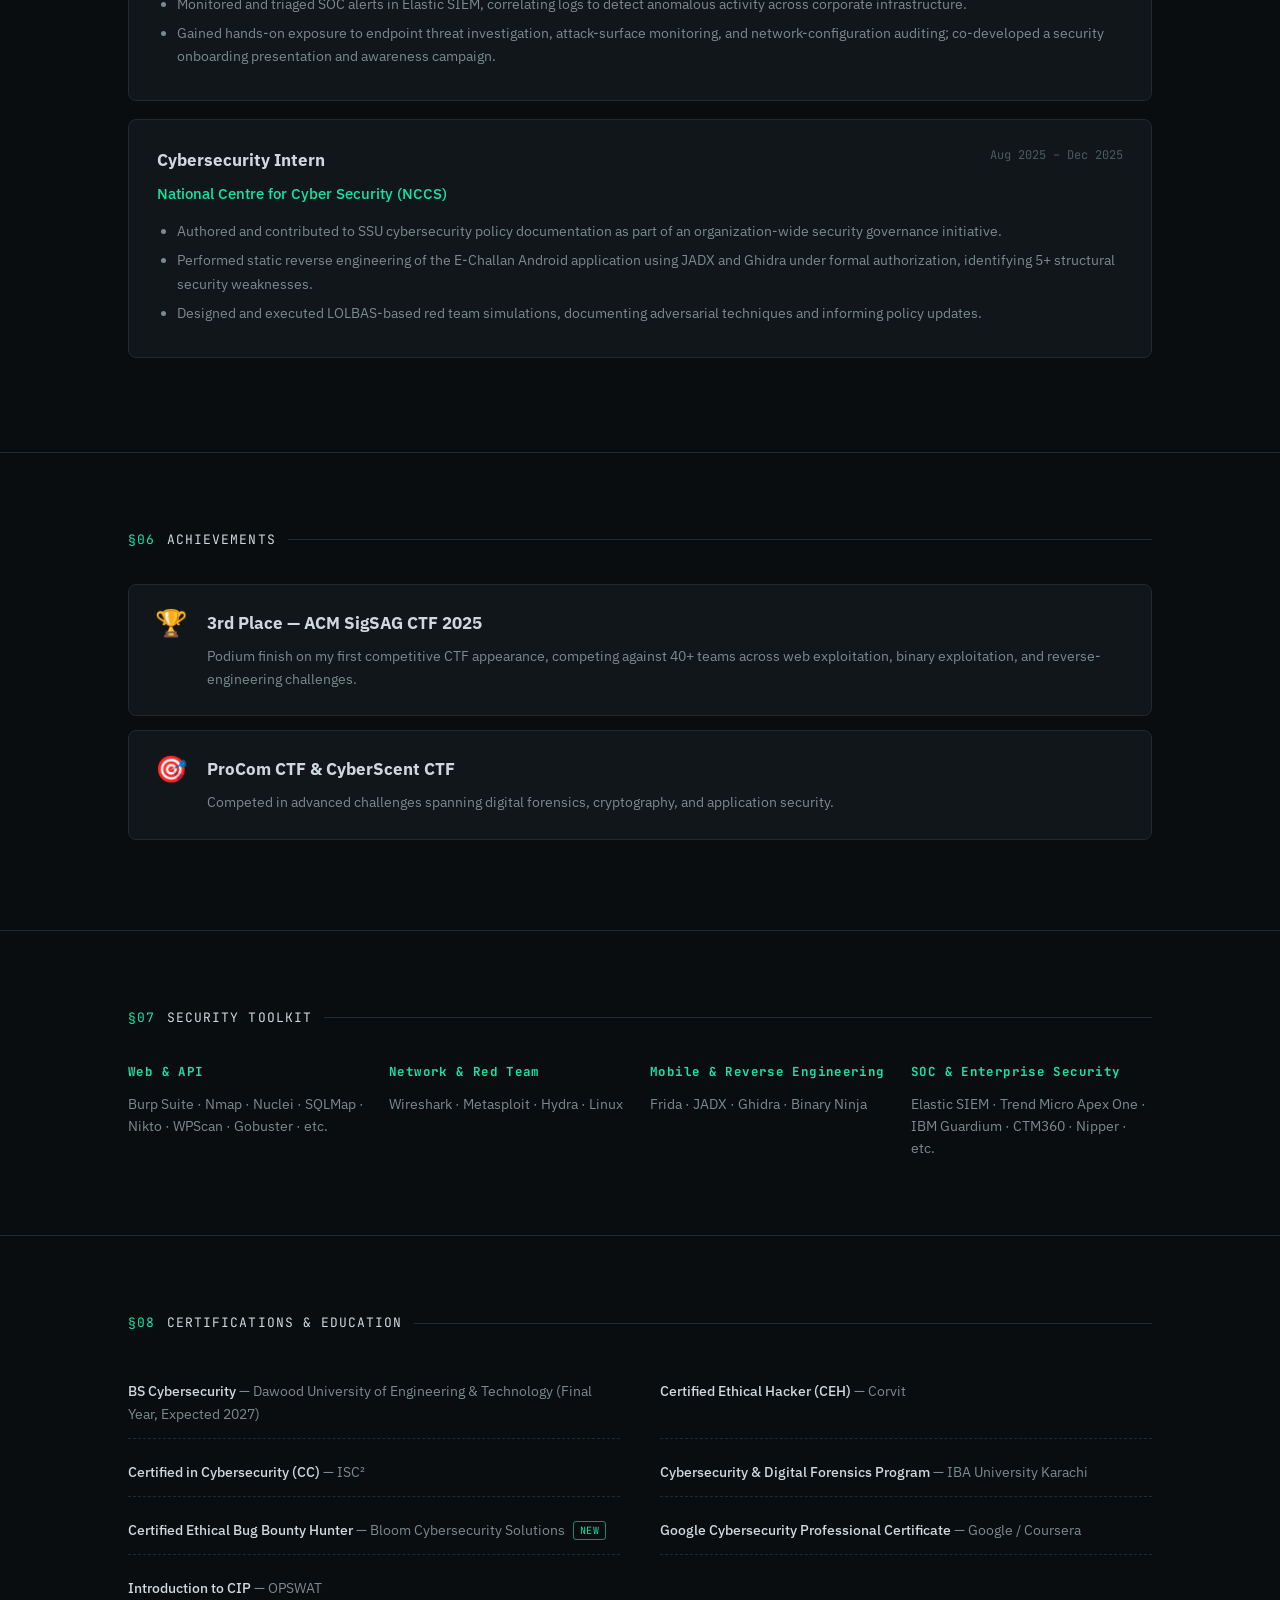
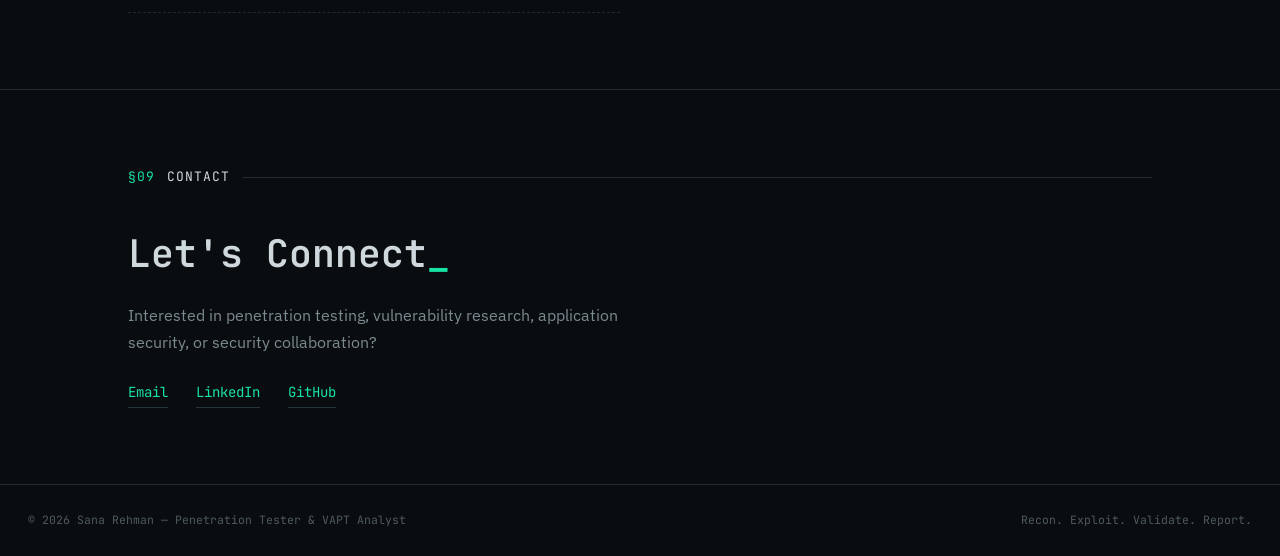
==== commit e08ba482: "Add files via upload" ====
--- a/indexx.html
+++ b/indexx.html
@@ -3,17 +3,265 @@
 <head>
 <meta charset="UTF-8">
 <meta name="viewport" content="width=device-width, initial-scale=1.0">
-
-<title>Sana | Penetration Tester &amp; VAPT Analyst</title>
-
-<meta name="description"
-      content="Sana's Penetration Testing and VAPT portfolio covering Web Application Security, API Security, Android Security, Red Teaming and Security Research.">
+<title>Sana Rehman | Penetration Tester &amp; VAPT Analyst</title>
+<meta name="description" content="Sana Rehman's penetration testing and VAPT portfolio — web, API, Android and enterprise security research, real bug-bounty findings, and internship work in banking infosec.">
 
 <link rel="preconnect" href="https://fonts.googleapis.com">
 <link rel="preconnect" href="https://fonts.gstatic.com" crossorigin>
 <link href="https://fonts.googleapis.com/css2?family=JetBrains+Mono:ital,wght@0,400;0,500;0,600;0,700;1,400&family=IBM+Plex+Sans:wght@400;500;600;700&display=swap" rel="stylesheet">
 
-<link rel="stylesheet" href="style.css">
+<style>
+  :root{
+    --bg: #0a0d0f;
+    --bg-panel: #10161a;
+    --bg-panel-2: #141c21;
+    --border: #1f2b30;
+    --border-bright: #24343a;
+    --text: #cfd8dc;
+    --text-dim: #7b8a90;
+    --text-faint: #4d5a5f;
+    --accent: #17e3a3;
+    --accent-dim: #0f8f68;
+    --warn: #ffb454;
+    --danger: #ff5f6d;
+    --info: #4fc3f7;
+    --mono: 'JetBrains Mono', ui-monospace, monospace;
+    --sans: 'IBM Plex Sans', system-ui, sans-serif;
+    --maxw: 1080px;
+  }
+
+  *{ box-sizing:border-box; }
+  html{ scroll-behavior:smooth; }
+  @media (prefers-reduced-motion: reduce){
+    html{ scroll-behavior:auto; }
+    *{ animation-duration:0.01ms !important; animation-iteration-count:1 !important; transition-duration:0.01ms !important; }
+  }
+
+  body{
+    margin:0;
+    background:var(--bg);
+    color:var(--text);
+    font-family:var(--sans);
+    line-height:1.65;
+    -webkit-font-smoothing:antialiased;
+    position:relative;
+  }
+
+  ::selection{ background:var(--accent); color:#031a13; }
+
+  a{ color:var(--accent); text-decoration:none; }
+  a:focus-visible, button:focus-visible{ outline:2px solid var(--accent); outline-offset:3px; }
+
+  .wrap{ max-width:var(--maxw); margin:0 auto; padding:0 28px; }
+
+  /* ambient background */
+  .grid-overlay{
+    position:fixed; inset:0; pointer-events:none; z-index:0;
+    background-image:
+      linear-gradient(rgba(23,227,163,0.035) 1px, transparent 1px),
+      linear-gradient(90deg, rgba(23,227,163,0.035) 1px, transparent 1px);
+    background-size:44px 44px;
+    mask-image:radial-gradient(ellipse 80% 60% at 50% 0%, #000 40%, transparent 100%);
+  }
+  .scanline{
+    position:fixed; inset:0; pointer-events:none; z-index:1; opacity:0.5;
+    background:repeating-linear-gradient(0deg, rgba(0,0,0,0) 0px, rgba(0,0,0,0) 2px, rgba(255,255,255,0.012) 3px, rgba(0,0,0,0) 4px);
+  }
+
+  /* nav */
+  #site-nav{
+    position:sticky; top:0; z-index:50;
+    display:flex; align-items:center; justify-content:space-between;
+    padding:18px 28px;
+    background:rgba(10,13,15,0.86);
+    backdrop-filter:blur(10px);
+    border-bottom:1px solid var(--border);
+  }
+  .logo{ font-family:var(--mono); font-weight:700; letter-spacing:0.04em; color:var(--text); }
+  .cursor-blink{ color:var(--accent); animation:blink 1.1s step-end infinite; }
+  @keyframes blink{ 50%{ opacity:0; } }
+  .nav-links{ display:flex; gap:28px; }
+  .nav-links a{
+    font-family:var(--mono); font-size:12.5px; letter-spacing:0.06em; color:var(--text-dim);
+    text-transform:uppercase; transition:color .15s;
+  }
+  .nav-links a:hover{ color:var(--accent); }
+  .nav-toggle{ display:none; background:none; border:1px solid var(--border-bright); border-radius:4px; width:38px; height:34px; cursor:pointer; }
+  .nav-toggle span{ display:block; width:18px; height:2px; background:var(--text-dim); margin:4px auto; }
+
+  @media (max-width:820px){
+    .nav-links{
+      position:fixed; top:64px; right:0; left:0; z-index:49;
+      flex-direction:column; gap:0;
+      background:var(--bg-panel); border-bottom:1px solid var(--border);
+      max-height:0; overflow:hidden; transition:max-height .25s ease;
+    }
+    .nav-links.open{ max-height:400px; }
+    .nav-links a{ padding:16px 28px; border-top:1px solid var(--border); }
+    .nav-toggle{ display:block; }
+  }
+
+  /* hero */
+  .hero{ position:relative; z-index:2; padding:76px 0 60px; }
+  .hero-grid{ display:grid; grid-template-columns:1.05fr 0.95fr; gap:56px; align-items:center; }
+  @media (max-width:900px){ .hero-grid{ grid-template-columns:1fr; } }
+
+  .terminal-text{ font-family:var(--mono); font-size:13px; color:var(--text-dim); margin:0 0 18px; }
+  .prompt{ color:var(--accent); }
+  .prompt-sep{ color:var(--text-faint); }
+
+  h1{
+    font-family:var(--mono); font-weight:700; font-size:clamp(42px,7vw,68px);
+    margin:0 0 6px; letter-spacing:-0.01em; color:var(--text);
+  }
+  .accent-dot{ color:var(--accent); }
+  h2{
+    font-family:var(--sans); font-weight:600; font-size:clamp(18px,2.4vw,24px);
+    margin:0 0 18px; color:var(--text-dim);
+  }
+  .divider{ color:var(--accent); padding:0 6px; }
+
+  .tagline{
+    font-family:var(--mono); font-size:14px; color:var(--accent);
+    letter-spacing:0.05em; margin:0 0 18px;
+  }
+  .intro{ color:var(--text-dim); font-size:15.5px; max-width:46ch; margin:0 0 30px; }
+
+  .buttons{ display:flex; gap:14px; flex-wrap:wrap; }
+  .btn{
+    font-family:var(--mono); font-size:13px; letter-spacing:0.04em; padding:12px 22px;
+    border-radius:3px; border:1px solid var(--border-bright); transition:all .15s;
+  }
+  .btn.primary{ background:var(--accent); color:#031a13; border-color:var(--accent); font-weight:600; }
+  .btn.primary:hover{ background:#1cffb8; box-shadow:0 0 22px rgba(23,227,163,0.35); }
+  .btn.secondary{ color:var(--text); }
+  .btn.secondary:hover{ border-color:var(--accent); color:var(--accent); }
+
+  .term-window{
+    background:var(--bg-panel); border:1px solid var(--border-bright); border-radius:8px;
+    overflow:hidden; box-shadow:0 30px 60px -20px rgba(0,0,0,0.6);
+  }
+  .term-bar{
+    display:flex; align-items:center; gap:8px; padding:11px 14px;
+    background:var(--bg-panel-2); border-bottom:1px solid var(--border);
+  }
+  .term-dot{ width:10px; height:10px; border-radius:50%; }
+  .term-dot.red{ background:#ff5f56; } .term-dot.yellow{ background:#ffbd2e; } .term-dot.green{ background:#27c93f; }
+  .term-title{ font-family:var(--mono); font-size:11.5px; color:var(--text-faint); margin-left:8px; }
+  .term-body{
+    font-family:var(--mono); font-size:12.5px; line-height:1.85; padding:20px 18px;
+    min-height:280px; color:var(--text-dim); white-space:pre-wrap;
+  }
+  .term-body .ok{ color:var(--accent); }
+  .term-body .hi{ color:var(--danger); }
+  .term-body .md{ color:var(--warn); }
+  .term-body .info{ color:var(--info); }
+  .term-cursor{ display:inline-block; width:7px; height:14px; background:var(--accent); vertical-align:middle; animation:blink 1s step-end infinite; }
+
+  .scroll-cue{ display:block; width:22px; height:36px; margin:56px auto 0; border:1px solid var(--border-bright); border-radius:12px; position:relative; }
+  .scroll-cue span{ position:absolute; top:6px; left:50%; width:3px; height:8px; background:var(--accent); border-radius:2px; transform:translateX(-50%); animation:scrollcue 1.6s ease infinite; }
+  @keyframes scrollcue{ 0%{ opacity:1; top:6px; } 70%{ opacity:0; top:18px; } 100%{ opacity:0; top:6px; } }
+
+  /* sections */
+  section{ position:relative; z-index:2; padding:76px 0; }
+  section.reveal{ border-top:1px solid var(--border); }
+  .section-title{
+    font-family:var(--mono); font-size:13px; color:var(--text); text-transform:uppercase;
+    letter-spacing:0.08em; margin:0 0 34px; display:flex; align-items:center; gap:12px;
+  }
+  .sec-tag{ color:var(--accent); }
+  .section-title::after{ content:''; flex:1; height:1px; background:var(--border); }
+  .section-description{ color:var(--text-dim); font-size:14.5px; max-width:60ch; margin:-18px 0 34px; }
+
+  h3{ font-family:var(--sans); font-size:17px; color:var(--text); margin:0 0 8px; }
+
+  /* about */
+  .about-content{ display:grid; grid-template-columns:1.3fr 1fr; gap:48px; }
+  @media (max-width:820px){ .about-content{ grid-template-columns:1fr; } }
+  .about-text p{ color:var(--text-dim); font-size:15px; margin:0 0 16px; }
+  .focus-box{ background:var(--bg-panel); border:1px solid var(--border); border-radius:8px; padding:22px 24px; }
+  .focus-box h3{ font-family:var(--mono); font-size:13px; letter-spacing:0.04em; }
+  .bracket{ color:var(--accent); }
+  .focus-box ul{ list-style:none; margin:14px 0 0; padding:0; }
+  .focus-box li{ font-family:var(--mono); font-size:13px; color:var(--text-dim); padding:7px 0; border-top:1px dashed var(--border); }
+  .focus-box li:first-child{ border-top:none; }
+  .focus-box li::before{ content:'▸ '; color:var(--accent); }
+
+  /* projects */
+  .projects-grid{ display:grid; grid-template-columns:repeat(2,1fr); gap:20px; }
+  @media (max-width:820px){ .projects-grid{ grid-template-columns:1fr; } }
+  .project-card{
+    background:var(--bg-panel); border:1px solid var(--border); border-radius:8px;
+    padding:26px; transition:border-color .15s, transform .15s;
+  }
+  .project-card:hover{ border-color:var(--border-bright); transform:translateY(-2px); }
+  .project-number{ font-family:var(--mono); font-size:12px; color:var(--text-faint); margin-bottom:10px; }
+  .project-card p{ color:var(--text-dim); font-size:14px; margin:0 0 16px; }
+  .tags{ display:flex; flex-wrap:wrap; gap:8px; margin-bottom:18px; }
+  .tags span{
+    font-family:var(--mono); font-size:11px; color:var(--info); background:rgba(79,195,247,0.08);
+    border:1px solid rgba(79,195,247,0.25); border-radius:3px; padding:3px 8px;
+  }
+  .project-link{ font-family:var(--mono); font-size:12.5px; font-weight:600; }
+  .project-link .arrow{ display:inline-block; transition:transform .15s; }
+  .project-link:hover .arrow{ transform:translateX(4px); }
+
+  /* methodology */
+  .methodology{ display:grid; grid-template-columns:repeat(4,1fr); gap:14px 24px; }
+  @media (max-width:820px){ .methodology{ grid-template-columns:repeat(2,1fr); } }
+  @media (max-width:480px){ .methodology{ grid-template-columns:1fr; } }
+  .methodology div{ display:flex; align-items:baseline; gap:10px; padding:10px 0; border-bottom:1px solid var(--border); }
+  .step-index{ font-family:var(--mono); font-size:12px; color:var(--accent); }
+  .methodology strong{ font-weight:500; font-size:14px; color:var(--text-dim); }
+
+  /* research */
+  .research-grid{ display:grid; grid-template-columns:repeat(3,1fr); gap:18px; }
+  @media (max-width:820px){ .research-grid{ grid-template-columns:1fr 1fr; } }
+  @media (max-width:560px){ .research-grid{ grid-template-columns:1fr; } }
+  .research-card{ background:var(--bg-panel); border:1px solid var(--border); border-radius:8px; padding:20px; }
+  .severity{ font-family:var(--mono); font-size:10.5px; letter-spacing:0.05em; padding:3px 8px; border-radius:3px; display:inline-block; margin-bottom:12px; }
+  .severity.high{ color:var(--danger); background:rgba(255,95,109,0.1); border:1px solid rgba(255,95,109,0.3); }
+  .severity.medium{ color:var(--warn); background:rgba(255,180,84,0.1); border:1px solid rgba(255,180,84,0.3); }
+  .research-card p{ color:var(--text-dim); font-size:13.5px; margin:0; }
+  .research-source{ font-family:var(--mono); font-size:11px; color:var(--text-faint); margin-top:10px; }
+
+  /* experience */
+  .experience-card{ background:var(--bg-panel); border:1px solid var(--border); border-radius:8px; padding:26px 28px; margin-bottom:18px; }
+  .experience-header{ display:flex; justify-content:space-between; align-items:flex-start; gap:16px; margin-bottom:14px; flex-wrap:wrap; }
+  .experience-header h4{ margin:2px 0 0; font-weight:500; color:var(--accent); font-size:14.5px; }
+  .exp-date{ font-family:var(--mono); font-size:12px; color:var(--text-faint); white-space:nowrap; }
+  .experience-card ul{ margin:0; padding-left:20px; color:var(--text-dim); font-size:14px; }
+  .experience-card li{ margin-bottom:6px; }
+
+  /* achievements */
+  .achievement{ display:flex; gap:20px; align-items:flex-start; background:var(--bg-panel); border:1px solid var(--border); border-radius:8px; padding:24px 26px; margin-bottom:14px; }
+  .trophy{ font-size:26px; line-height:1; }
+  .achievement p{ color:var(--text-dim); font-size:14px; margin:6px 0 0; }
+
+  /* tools */
+  .tools-grid{ display:grid; grid-template-columns:repeat(4,1fr); gap:20px; }
+  @media (max-width:820px){ .tools-grid{ grid-template-columns:repeat(2,1fr); } }
+  .tools-grid h3{ font-family:var(--mono); font-size:12.5px; letter-spacing:0.03em; color:var(--accent); margin-bottom:10px; }
+  .tools-grid p{ color:var(--text-dim); font-size:13.5px; margin:0; }
+
+  /* certs */
+  .cert-list{ display:grid; grid-template-columns:1fr 1fr; gap:10px 40px; }
+  @media (max-width:700px){ .cert-list{ grid-template-columns:1fr; } }
+  .cert-list p{ margin:0; padding:12px 0; border-bottom:1px dashed var(--border); font-size:14px; color:var(--text-dim); }
+  .cert-list strong{ color:var(--text); font-weight:500; }
+  .cert-new{ color:var(--accent); font-family:var(--mono); font-size:10px; letter-spacing:0.04em; border:1px solid var(--accent-dim); border-radius:3px; padding:2px 6px; margin-left:8px; vertical-align:middle; }
+
+  /* contact */
+  .contact-content{ text-align:left; }
+  .contact-content h2{ font-family:var(--mono); font-size:clamp(26px,4vw,38px); color:var(--text); }
+  .contact-content p{ color:var(--text-dim); max-width:50ch; margin:0 0 26px; }
+  .contact-links{ display:flex; gap:28px; flex-wrap:wrap; }
+  .contact-links a{ font-family:var(--mono); font-size:14px; border-bottom:1px solid var(--border-bright); padding-bottom:3px; }
+  .contact-links a:hover{ border-color:var(--accent); }
+
+  footer{ position:relative; z-index:2; border-top:1px solid var(--border); padding:26px 28px; display:flex; justify-content:space-between; flex-wrap:wrap; gap:8px; }
+  footer p{ font-family:var(--mono); font-size:11.5px; color:var(--text-faint); margin:0; }
+</style>
 </head>
 
 <body>
@@ -21,14 +269,11 @@
 <div class="scanline" aria-hidden="true"></div>
 <div class="grid-overlay" aria-hidden="true"></div>
 
-<!-- Navigation -->
 <nav id="site-nav">
     <div class="logo">SANA<span class="cursor-blink">_</span></div>
-
     <button class="nav-toggle" id="navToggle" aria-label="Toggle navigation" aria-expanded="false">
         <span></span><span></span><span></span>
     </button>
-
     <div class="nav-links" id="navLinks">
         <a href="#home">Home</a>
         <a href="#about">About</a>
@@ -39,412 +284,313 @@
     </div>
 </nav>
 
-
-<!-- Hero Section -->
 <section id="home" class="hero">
-
-    <div class="hero-grid">
-
-        <div class="hero-content">
-
-            <p class="terminal-text">
-                <span class="prompt">sana@vapt</span><span class="prompt-sep">:~$</span> whoami
-            </p>
-
-            <h1>Sana<span class="accent-dot">.</span></h1>
-
-            <h2>Penetration Tester <span class="divider">/</span> VAPT Analyst</h2>
-
-            <p class="tagline">Find. Exploit. Validate. Secure.</p>
-
-            <p class="intro">
-                Cybersecurity professional focused on identifying,
-                validating, and documenting security vulnerabilities
-                across web applications, APIs, Android applications,
-                and enterprise environments.
-            </p>
-
-            <div class="buttons">
-                <a href="#projects" class="btn primary">View My Work</a>
-                <a href="#research" class="btn secondary">Security Research</a>
-            </div>
-
+  <div class="wrap hero-grid">
+    <div class="hero-content">
+      <p class="terminal-text"><span class="prompt">sana@vapt</span><span class="prompt-sep">:~$</span> whoami</p>
+      <h1>Sana Rehman<span class="accent-dot">.</span></h1>
+      <h2>Penetration Tester <span class="divider">/</span> VAPT Analyst</h2>
+      <p class="tagline">RECON &rarr; EXPLOIT &rarr; VALIDATE &rarr; REPORT</p>
+      <p class="intro">
+        Cybersecurity professional finding, exploiting, and documenting real vulnerabilities
+        across web applications, APIs, Android apps, and enterprise infrastructure &mdash;
+        on live banking systems and in the open, through independent bug-bounty research.
+      </p>
+      <div class="buttons">
+        <a href="#projects" class="btn primary">View My Work</a>
+        <a href="#research" class="btn secondary">Security Research</a>
+      </div>
+    </div>
+
+    <div class="hero-terminal" aria-hidden="true">
+      <div class="term-window">
+        <div class="term-bar">
+          <span class="term-dot red"></span><span class="term-dot yellow"></span><span class="term-dot green"></span>
+          <span class="term-title">scan_results.sh</span>
         </div>
-
-        <div class="hero-terminal" aria-hidden="true">
-            <div class="term-window">
-                <div class="term-bar">
-                    <span class="term-dot red"></span>
-                    <span class="term-dot yellow"></span>
-                    <span class="term-dot green"></span>
-                    <span class="term-title">scan_results.sh</span>
-                </div>
-                <div class="term-body" id="termBody">
-                    <!-- populated by script.js -->
-                </div>
-            </div>
-        </div>
-
-    </div>
-
-    <a href="#about" class="scroll-cue" aria-label="Scroll to About">
-        <span></span>
-    </a>
-
-</section>
-
-
-<!-- About -->
+        <div class="term-body" id="termBody"></div>
+      </div>
+    </div>
+  </div>
+</section>
+
 <section id="about" class="reveal">
-
-    <div class="section-title">
-        <span class="sec-tag">§01</span> About Me
-    </div>
-
+  <div class="wrap">
+    <div class="section-title"><span class="sec-tag">§01</span> About Me</div>
     <div class="about-content">
-
-        <div class="about-text">
-            <p>
-                I am a final-year BS Cybersecurity student focused
-                on offensive security, penetration testing and
-                vulnerability assessment.
-            </p>
-
-            <p>
-                My work covers web application security, API
-                security, Android security, red teaming and
-                security research.
-            </p>
-
-            <p>
-                I enjoy finding security weaknesses, validating
-                their impact, developing proof-of-concepts and
-                translating technical findings into actionable
-                remediation guidance.
-            </p>
-        </div>
-
-        <div class="focus-box">
-            <h3><span class="bracket">[</span>Security Focus<span class="bracket">]</span></h3>
-            <ul>
-                <li>Web Application Security</li>
-                <li>API Security</li>
-                <li>Android Security</li>
-                <li>Red Teaming</li>
-                <li>Vulnerability Research</li>
-                <li>Security Assessment</li>
-            </ul>
-        </div>
-
-    </div>
-
-</section>
-
-
-<!-- Projects -->
+      <div class="about-text">
+        <p>I'm a final-year BS Cybersecurity student focused on offensive security, penetration testing, and vulnerability research.</p>
+        <p>My work spans web application security, API security, Android security, red teaming, and independent vulnerability research &mdash; including hands-on experience testing live infrastructure at a regulated bank.</p>
+        <p>I enjoy finding security weaknesses, validating real impact, building proof-of-concepts, and turning technical findings into remediation guidance teams can actually act on.</p>
+      </div>
+      <div class="focus-box">
+        <h3><span class="bracket">[</span>Security Focus<span class="bracket">]</span></h3>
+        <ul>
+          <li>Web Application Security</li>
+          <li>API Security</li>
+          <li>Android Security</li>
+          <li>Red Teaming</li>
+          <li>Vulnerability Research</li>
+          <li>SOC &amp; Enterprise Security</li>
+        </ul>
+      </div>
+    </div>
+  </div>
+</section>
+
 <section id="projects" class="reveal">
-
-    <div class="section-title">
-        <span class="sec-tag">§02</span> Featured Projects
-    </div>
-
+  <div class="wrap">
+    <div class="section-title"><span class="sec-tag">§02</span> Featured Projects</div>
     <div class="projects-grid">
 
-        <div class="project-card">
-            <div class="project-number">0x01</div>
-            <h3>Web Application VAPT</h3>
-            <p>
-                Hands-on penetration testing and vulnerability
-                assessment covering authentication, authorization,
-                injection, client-side and server-side vulnerabilities.
-            </p>
-            <div class="tags">
-                <span>Burp Suite</span>
-                <span>Nmap</span>
-                <span>Nuclei</span>
-                <span>OWASP</span>
-            </div>
-            <a href="https://github.com/sana6086/poc-labs/tree/main/temple-of-doom" class="project-link" target="_blank" rel="noopener">View Research <span class="arrow">→</span></a>
-        </div>
-
-        <div class="project-card">
-            <div class="project-number">0x02</div>
-            <h3>API Security Assessment</h3>
-            <p>
-                API penetration testing based on the OWASP API
-                Security Top 10 using Burp Suite and Postman.
-            </p>
-            <div class="tags">
-                <span>BOLA</span>
-                <span>BFLA</span>
-                <span>JWT</span>
-                <span>Postman</span>
-            </div>
-            <a href="#" class="project-link">View Project <span class="arrow">→</span></a>
-        </div>
-
-        <div class="project-card">
-            <div class="project-number">0x03</div>
-            <h3>Android Security Assessment</h3>
-            <p>
-                Static and dynamic analysis of Android applications
-                including SSL pinning, root detection, insecure
-                storage and application security weaknesses.
-            </p>
-            <div class="tags">
-                <span>JADX</span>
-                <span>Ghidra</span>
-                <span>Frida</span>
-                <span>OWASP Mobile</span>
-            </div>
-            <a href="#" class="project-link">View Project <span class="arrow">→</span></a>
-        </div>
-
-        <div class="project-card">
-            <div class="project-number">0x04</div>
-            <h3>Red Team &amp; CTF Operations</h3>
-            <p>
-                Hands-on exploitation, privilege escalation,
-                reverse engineering, binary exploitation and
-                application security challenges.
-            </p>
-            <div class="tags">
-                <span>Red Team</span>
-                <span>CTF</span>
-                <span>Linux</span>
-                <span>Exploitation</span>
-            </div>
-            <a href="https://github.com/sana6086/poc-labs" class="project-link" target="_blank" rel="noopener">View Writeups <span class="arrow">→</span></a>
-        </div>
-
-    </div>
-
-</section>
-
-
-<!-- Methodology -->
+      <div class="project-card">
+        <div class="project-number">0x01</div>
+        <h3>Web Application VAPT</h3>
+        <p>Hands-on penetration testing and vulnerability assessment covering authentication, authorization, injection, and client/server-side vulnerabilities.</p>
+        <div class="tags"><span>Burp Suite</span><span>Nmap</span><span>Nuclei</span><span>OWASP</span></div>
+        <a href="https://github.com/sana6086/poc-labs/tree/main/temple-of-doom" class="project-link" target="_blank" rel="noopener">View Research <span class="arrow">&rarr;</span></a>
+      </div>
+
+      <div class="project-card">
+        <div class="project-number">0x02</div>
+        <h3>Recon-Master</h3>
+        <p>Custom automation tool built to streamline reconnaissance workflows before a web application penetration test, cutting manual setup time across engagements.</p>
+        <div class="tags"><span>Python</span><span>Automation</span><span>Recon</span></div>
+        <a href="https://github.com/sana6086/Recon-Master" class="project-link" target="_blank" rel="noopener">View Repository <span class="arrow">&rarr;</span></a>
+      </div>
+
+      <div class="project-card">
+        <div class="project-number">0x03</div>
+        <h3>API &amp; Android Security Labs</h3>
+        <p>API penetration testing against the OWASP API Top 10 (BOLA, BFLA, JWT) and Android static/dynamic analysis &mdash; SSL pinning bypass, root detection bypass, insecure storage.</p>
+        <div class="tags"><span>BOLA</span><span>JWT</span><span>Frida</span><span>JADX</span></div>
+        <a href="https://github.com/sana6086/poc-labs" class="project-link" target="_blank" rel="noopener">Browse Write-ups <span class="arrow">&rarr;</span></a>
+      </div>
+
+      <div class="project-card">
+        <div class="project-number">0x04</div>
+        <h3>Red Team &amp; CTF Operations</h3>
+        <p>Hands-on exploitation, privilege escalation, reverse engineering, and binary exploitation across 10+ boot-to-root machines and live CTF competitions.</p>
+        <div class="tags"><span>Red Team</span><span>CTF</span><span>Linux</span><span>Exploitation</span></div>
+        <a href="https://github.com/sana6086/poc-labs" class="project-link" target="_blank" rel="noopener">View Writeups <span class="arrow">&rarr;</span></a>
+      </div>
+
+    </div>
+  </div>
+</section>
+
 <section id="methodology" class="reveal">
-
-    <div class="section-title">
-        <span class="sec-tag">§03</span> VAPT Methodology
-    </div>
-
+  <div class="wrap">
+    <div class="section-title"><span class="sec-tag">§03</span> VAPT Methodology</div>
     <div class="methodology">
-        <div><span class="step-index">01</span><strong>Reconnaissance</strong></div>
-        <div><span class="step-index">02</span><strong>Enumeration</strong></div>
-        <div><span class="step-index">03</span><strong>Attack Surface Mapping</strong></div>
-        <div><span class="step-index">04</span><strong>Vulnerability Discovery</strong></div>
-        <div><span class="step-index">05</span><strong>Manual Validation</strong></div>
-        <div><span class="step-index">06</span><strong>Controlled Exploitation</strong></div>
-        <div><span class="step-index">07</span><strong>Impact Assessment</strong></div>
-        <div><span class="step-index">08</span><strong>Reporting &amp; Remediation</strong></div>
-    </div>
-
-</section>
-
-
-<!-- Research -->
+      <div><span class="step-index">01</span><strong>Reconnaissance</strong></div>
+      <div><span class="step-index">02</span><strong>Enumeration</strong></div>
+      <div><span class="step-index">03</span><strong>Attack Surface Mapping</strong></div>
+      <div><span class="step-index">04</span><strong>Vulnerability Discovery</strong></div>
+      <div><span class="step-index">05</span><strong>Manual Validation</strong></div>
+      <div><span class="step-index">06</span><strong>Controlled Exploitation</strong></div>
+      <div><span class="step-index">07</span><strong>Impact Assessment</strong></div>
+      <div><span class="step-index">08</span><strong>Reporting &amp; Remediation</strong></div>
+    </div>
+  </div>
+</section>
+
 <section id="research" class="reveal">
-
-    <div class="section-title">
-        <span class="sec-tag">§04</span> Security Research
-    </div>
-
-    <p class="section-description">
-        Selected vulnerability research and security testing
-        across web applications and APIs.
-    </p>
-
+  <div class="wrap">
+    <div class="section-title"><span class="sec-tag">§04</span> Security Research</div>
+    <p class="section-description">Selected vulnerability classes identified through independent bug-bounty research and lab work across web applications and APIs.</p>
     <div class="research-grid">
-
-        <div class="research-card">
-            <span class="severity high">[HIGH]</span>
-            <h3>OTP Authentication Bypass</h3>
-            <p>Authentication logic and verification testing.</p>
-        </div>
-
-        <div class="research-card">
-            <span class="severity high">[HIGH]</span>
-            <h3>JWT Security</h3>
-            <p>JWT implementation and authorization testing.</p>
-        </div>
-
-        <div class="research-card">
-            <span class="severity medium">[MEDIUM]</span>
-            <h3>CORS Misconfiguration</h3>
-            <p>Cross-origin policy and authorization testing.</p>
-        </div>
-
-        <div class="research-card">
-            <span class="severity medium">[MEDIUM]</span>
-            <h3>Cross-Site Scripting</h3>
-            <p>Client-side input validation and output encoding.</p>
-        </div>
-
-        <div class="research-card">
-            <span class="severity high">[HIGH]</span>
-            <h3>Server-Side Template Injection</h3>
-            <p>Server-side input processing and template security.</p>
-        </div>
-
-        <div class="research-card">
-            <span class="severity high">[HIGH]</span>
-            <h3>Unrestricted File Upload</h3>
-            <p>File validation and upload security assessment.</p>
-        </div>
-
-    </div>
-
-</section>
-
-
-<!-- Experience -->
+      <div class="research-card"><span class="severity high">HIGH</span><h3>OTP Authentication Bypass</h3><p>Authentication logic and verification flow testing.</p></div>
+      <div class="research-card"><span class="severity high">HIGH</span><h3>JWT Security</h3><p>JWT implementation and authorization testing.</p></div>
+      <div class="research-card"><span class="severity medium">MEDIUM</span><h3>CORS Misconfiguration</h3><p>Cross-origin policy and authorization testing.</p></div>
+      <div class="research-card"><span class="severity medium">MEDIUM</span><h3>Cross-Site Scripting</h3><p>Client-side input validation and output encoding.</p></div>
+      <div class="research-card"><span class="severity high">HIGH</span><h3>Server-Side Template Injection</h3><p>Server-side input processing and template security.</p></div>
+      <div class="research-card"><span class="severity high">HIGH</span><h3>Unrestricted File Upload</h3><p>File validation and upload security assessment.</p></div>
+    </div>
+  </div>
+</section>
+
 <section id="experience" class="reveal">
-
-    <div class="section-title">
-        <span class="sec-tag">§05</span> Experience
-    </div>
+  <div class="wrap">
+    <div class="section-title"><span class="sec-tag">§05</span> Experience</div>
 
     <div class="experience-card">
-        <div class="experience-header">
-            <div>
-                <h3>Cybersecurity Intern — Information Security</h3>
-                <h4>BankIslami Pakistan Limited</h4>
-            </div>
-            <span class="exp-date">Jun 2026 – Aug 2026</span>
-        </div>
-        <ul>
-            <li>Internal website penetration testing and vulnerability assessment.</li>
-            <li>Reconnaissance and controlled exploitation during security assessments.</li>
-            <li>Technical vulnerability documentation and remediation guidance.</li>
-            <li>Security alert monitoring and triage using Elastic SIEM.</li>
-            <li>Exposure to enterprise EDR and security monitoring platforms.</li>
-        </ul>
+      <div class="experience-header">
+        <div><h3>Cybersecurity Intern &mdash; InfoSec</h3><h4>BankIslami Pakistan Limited</h4></div>
+        <span class="exp-date">Jun 2026 &ndash; Aug 2026</span>
+      </div>
+      <ul>
+        <li>Conducted internal website penetration testing and vulnerability assessments across multiple production servers, applying OWASP Top 10 methodology to live banking infrastructure.</li>
+        <li>Performed reconnaissance, vulnerability identification, and controlled exploitation during scheduled penetration tests on regulated banking assets.</li>
+        <li>Documented technical findings, proof-of-concept evidence, and remediation recommendations for engineering and risk stakeholders.</li>
+        <li>Monitored and triaged SOC alerts in Elastic SIEM, correlating logs to detect anomalous activity across corporate infrastructure.</li>
+        <li>Gained hands-on exposure to endpoint threat investigation, attack-surface monitoring, and network-configuration auditing; co-developed a security onboarding presentation and awareness campaign.</li>
+      </ul>
     </div>
 
     <div class="experience-card">
-        <div class="experience-header">
-            <div>
-                <h3>Cybersecurity Intern</h3>
-                <h4>National Centre for Cyber Security</h4>
-            </div>
-            <span class="exp-date">Aug 2025 – Dec 2025</span>
-        </div>
-        <ul>
-            <li>Cybersecurity policy documentation.</li>
-            <li>Android reverse engineering using JADX and Ghidra.</li>
-            <li>Red team simulations using LOLBAS techniques.</li>
-        </ul>
-    </div>
-
-</section>
-
-
-<!-- Achievements -->
+      <div class="experience-header">
+        <div><h3>Cybersecurity Intern</h3><h4>National Centre for Cyber Security (NCCS)</h4></div>
+        <span class="exp-date">Aug 2025 &ndash; Dec 2025</span>
+      </div>
+      <ul>
+        <li>Authored and contributed to SSU cybersecurity policy documentation as part of an organization-wide security governance initiative.</li>
+        <li>Performed static reverse engineering of the E-Challan Android application using JADX and Ghidra under formal authorization, identifying 5+ structural security weaknesses.</li>
+        <li>Designed and executed LOLBAS-based red team simulations, documenting adversarial techniques and informing policy updates.</li>
+      </ul>
+    </div>
+  </div>
+</section>
+
 <section id="achievements" class="reveal">
-
-    <div class="section-title">
-        <span class="sec-tag">§06</span> Achievements
-    </div>
-
+  <div class="wrap">
+    <div class="section-title"><span class="sec-tag">§06</span> Achievements</div>
     <div class="achievement">
-        <div class="trophy">🏆</div>
-        <div>
-            <h3>3rd Place — ACM SigSAG CTF 2025</h3>
-            <p>
-                Podium finish in my first competitive CTF,
-                competing against 40+ teams across web
-                exploitation, binary exploitation and
-                reverse engineering challenges.
-            </p>
-        </div>
-    </div>
-
-</section>
-
-
-<!-- Tools -->
+      <div class="trophy">&#127942;</div>
+      <div>
+        <h3>3rd Place &mdash; ACM SigSAG CTF 2025</h3>
+        <p>Podium finish on my first competitive CTF appearance, competing against 40+ teams across web exploitation, binary exploitation, and reverse-engineering challenges.</p>
+      </div>
+    </div>
+    <div class="achievement">
+      <div class="trophy">&#127919;</div>
+      <div>
+        <h3>ProCom CTF &amp; CyberScent CTF</h3>
+        <p>Competed in advanced challenges spanning digital forensics, cryptography, and application security.</p>
+      </div>
+    </div>
+  </div>
+</section>
+
 <section id="tools" class="reveal">
-
-    <div class="section-title">
-        <span class="sec-tag">§07</span> Security Toolkit
-    </div>
-
+  <div class="wrap">
+    <div class="section-title"><span class="sec-tag">§07</span> Security Toolkit</div>
     <div class="tools-grid">
-        <div>
-            <h3>Web &amp; API</h3>
-            <p>Burp Suite · Nmap · Nuclei · SQLMap · Nikto · WPScan · Gobuster</p>
-        </div>
-        <div>
-            <h3>Network &amp; Red Team</h3>
-            <p>Wireshark · Metasploit · Hydra · Linux</p>
-        </div>
-        <div>
-            <h3>Mobile &amp; Reverse Engineering</h3>
-            <p>Frida · JADX · Ghidra · Binary Ninja</p>
-        </div>
-        <div>
-            <h3>SOC &amp; Enterprise Security</h3>
-            <p>Elastic SIEM · Trend Micro Apex One · IBM Guardium · CTM360 · Nipper</p>
-        </div>
-    </div>
-
-</section>
-
-
-<!-- Certifications -->
+      <div><h3>Web &amp; API</h3><p>Burp Suite &middot; Nmap &middot; Nuclei &middot; SQLMap &middot; Nikto &middot; WPScan &middot; Gobuster &middot; etc.</p></div>
+      <div><h3>Network &amp; Red Team</h3><p>Wireshark &middot; Metasploit &middot; Hydra &middot; Linux</p></div>
+      <div><h3>Mobile &amp; Reverse Engineering</h3><p>Frida &middot; JADX &middot; Ghidra &middot; Binary Ninja</p></div>
+      <div><h3>SOC &amp; Enterprise Security</h3><p>Elastic SIEM &middot; Trend Micro Apex One &middot; IBM Guardium &middot; CTM360 &middot; Nipper &middot; etc.</p></div>
+    </div>
+  </div>
+</section>
+
 <section id="certifications" class="reveal">
-
-    <div class="section-title">
-        <span class="sec-tag">§08</span> Certifications &amp; Education
-    </div>
-
+  <div class="wrap">
+    <div class="section-title"><span class="sec-tag">§08</span> Certifications &amp; Education</div>
     <div class="cert-list">
-        <p><strong>BS Cybersecurity</strong> — Dawood University of Engineering &amp; Technology</p>
-        <p><strong>Certified Ethical Hacker (CEH)</strong> — Corvit</p>
-        <p><strong>Certified in Cybersecurity (CC)</strong> — ISC²</p>
-        <p><strong>Cybersecurity &amp; Digital Forensics Program</strong> — IBA University Karachi</p>
-        <p><strong>Google Cybersecurity Professional Certificate</strong> — Google / Coursera</p>
-        <p><strong>Introduction to CIP</strong> — OPSWAT</p>
-    </div>
-
-</section>
-
-
-<!-- Contact -->
+      <p><strong>BS Cybersecurity</strong> &mdash; Dawood University of Engineering &amp; Technology (Final Year, Expected 2027)</p>
+      <p><strong>Certified Ethical Hacker (CEH)</strong> &mdash; Corvit</p>
+      <p><strong>Certified in Cybersecurity (CC)</strong> &mdash; ISC&sup2;</p>
+      <p><strong>Cybersecurity &amp; Digital Forensics Program</strong> &mdash; IBA University Karachi</p>
+      <p><strong>Certified Ethical Bug Bounty Hunter</strong> &mdash; Bloom Cybersecurity Solutions<span class="cert-new">NEW</span></p>
+      <p><strong>Google Cybersecurity Professional Certificate</strong> &mdash; Google / Coursera</p>
+      <p><strong>Introduction to CIP</strong> &mdash; OPSWAT</p>
+    </div>
+  </div>
+</section>
+
 <section id="contact" class="reveal">
-
-    <div class="section-title">
-        <span class="sec-tag">§09</span> Contact
-    </div>
-
-    <div class="contact-content">
-
-        <h2>Let's Connect<span class="accent-dot">_</span></h2>
-
-        <p>
-            Interested in penetration testing, vulnerability
-            research, application security or security
-            collaboration?
-        </p>
-
-        <div class="contact-links">
-            <a href="mailto:sanarehman6086@gmail.com">Email</a>
-            <a href="https://linkedin.com/in/sanaabdul-rehman-6a61a8383" target="_blank" rel="noopener">LinkedIn</a>
-            <a href="https://github.com/sana6086" target="_blank" rel="noopener">GitHub</a>
-        </div>
-
-    </div>
-
-</section>
-
-
-<!-- Footer -->
+  <div class="wrap contact-content">
+    <div class="section-title"><span class="sec-tag">§09</span> Contact</div>
+    <h2>Let's Connect<span class="accent-dot">_</span></h2>
+    <p>Interested in penetration testing, vulnerability research, application security, or security collaboration?</p>
+    <div class="contact-links">
+      <a href="mailto:sanarehman6086@gmail.com">Email</a>
+      <a href="https://linkedin.com/in/sanaabdul-rehman-6a61a8383" target="_blank" rel="noopener">LinkedIn</a>
+      <a href="https://github.com/sana6086" target="_blank" rel="noopener">GitHub</a>
+    </div>
+  </div>
+</section>
+
 <footer>
-    <p>© 2026 Sana — Penetration Tester &amp; VAPT Analyst</p>
-    <p>Find. Exploit. Validate. Secure.</p>
+  <p>&copy; 2026 Sana Rehman &mdash; Penetration Tester &amp; VAPT Analyst</p>
+  <p>Recon. Exploit. Validate. Report.</p>
 </footer>
 
-<script src="script.js"></script>
+<script>
+  // Mobile nav toggle
+  const navToggle = document.getElementById('navToggle');
+  const navLinks = document.getElementById('navLinks');
+  navToggle.addEventListener('click', () => {
+    const open = navLinks.classList.toggle('open');
+    navToggle.setAttribute('aria-expanded', open);
+  });
+  navLinks.querySelectorAll('a').forEach(a => a.addEventListener('click', () => {
+    navLinks.classList.remove('open');
+    navToggle.setAttribute('aria-expanded', 'false');
+  }));
+
+  // Reveal on scroll
+  const reduceMotion = window.matchMedia('(prefers-reduced-motion: reduce)').matches;
+  if(!reduceMotion){
+    const io = new IntersectionObserver((entries) => {
+      entries.forEach(e => {
+        if(e.isIntersecting){
+          e.target.style.transition = 'opacity .6s ease, transform .6s ease';
+          e.target.style.opacity = 1;
+          e.target.style.transform = 'translateY(0)';
+          io.unobserve(e.target);
+        }
+      });
+    }, { threshold: 0.12 });
+    document.querySelectorAll('section.reveal').forEach(s => {
+      s.style.opacity = 0;
+      s.style.transform = 'translateY(18px)';
+      io.observe(s);
+    });
+  }
+
+  // Terminal typing sequence
+  const termBody = document.getElementById('termBody');
+  const lines = [
+    { t: '$ nmap -sV -p- target.internal', c: '' },
+    { t: '[+] 4 open ports discovered', c: 'ok' },
+    { t: '$ ffuf -u target/FUZZ -w wordlist.txt', c: '' },
+    { t: '[+] 17 endpoints enumerated', c: 'ok' },
+    { t: '$ auth-test --module=otp', c: '' },
+    { t: '[!] OTP_BYPASS ................ HIGH', c: 'hi' },
+    { t: '[!] JWT_ALG_CONFUSION ......... HIGH', c: 'hi' },
+    { t: '[!] SSTI_TEMPLATE_INJECTION ... HIGH', c: 'hi' },
+    { t: '[!] CORS_MISCONFIGURATION ..... MED', c: 'md' },
+    { t: '[!] REFLECTED_XSS ............. MED', c: 'md' },
+    { t: '$ generate-report --format=poc', c: '' },
+    { t: '[i] report compiled: 5 findings', c: 'info' },
+    { t: '[+] scan complete.', c: 'ok' },
+  ];
+
+  function typeTerminal(){
+    termBody.textContent = '';
+    let li = 0;
+    function nextLine(){
+      if(li >= lines.length){
+        const cursor = document.createElement('span');
+        cursor.className = 'term-cursor';
+        termBody.appendChild(cursor);
+        return;
+      }
+      const line = lines[li];
+      const span = document.createElement('span');
+      if(line.c) span.className = line.c;
+      termBody.appendChild(span);
+      let ci = 0;
+      const speed = reduceMotion ? 0 : 14;
+      function typeChar(){
+        if(ci < line.t.length){
+          span.textContent += line.t[ci];
+          ci++;
+          if(speed){ setTimeout(typeChar, speed); } else { typeChar(); }
+        } else {
+          termBody.appendChild(document.createTextNode('\n'));
+          li++;
+          setTimeout(nextLine, reduceMotion ? 0 : 220);
+        }
+      }
+      typeChar();
+    }
+    nextLine();
+  }
+  typeTerminal();
+</script>
+
 </body>
 </html>
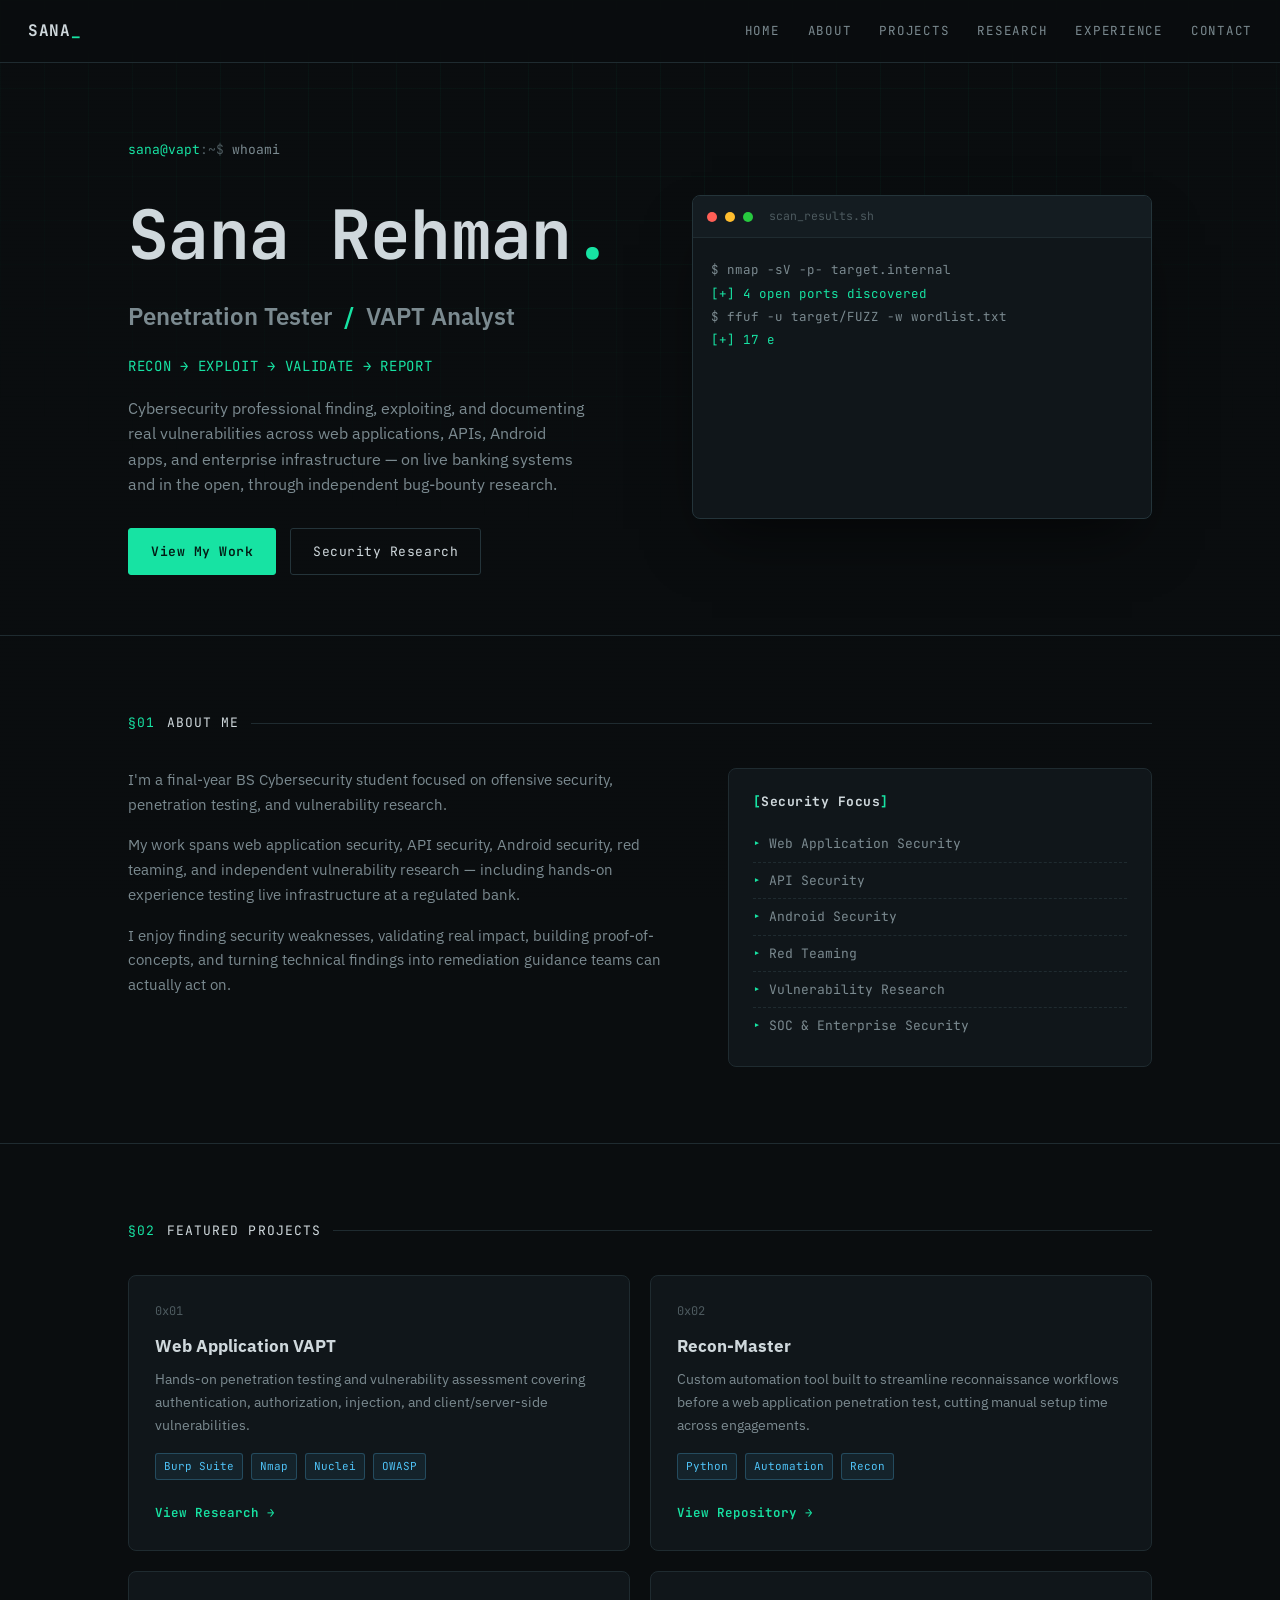
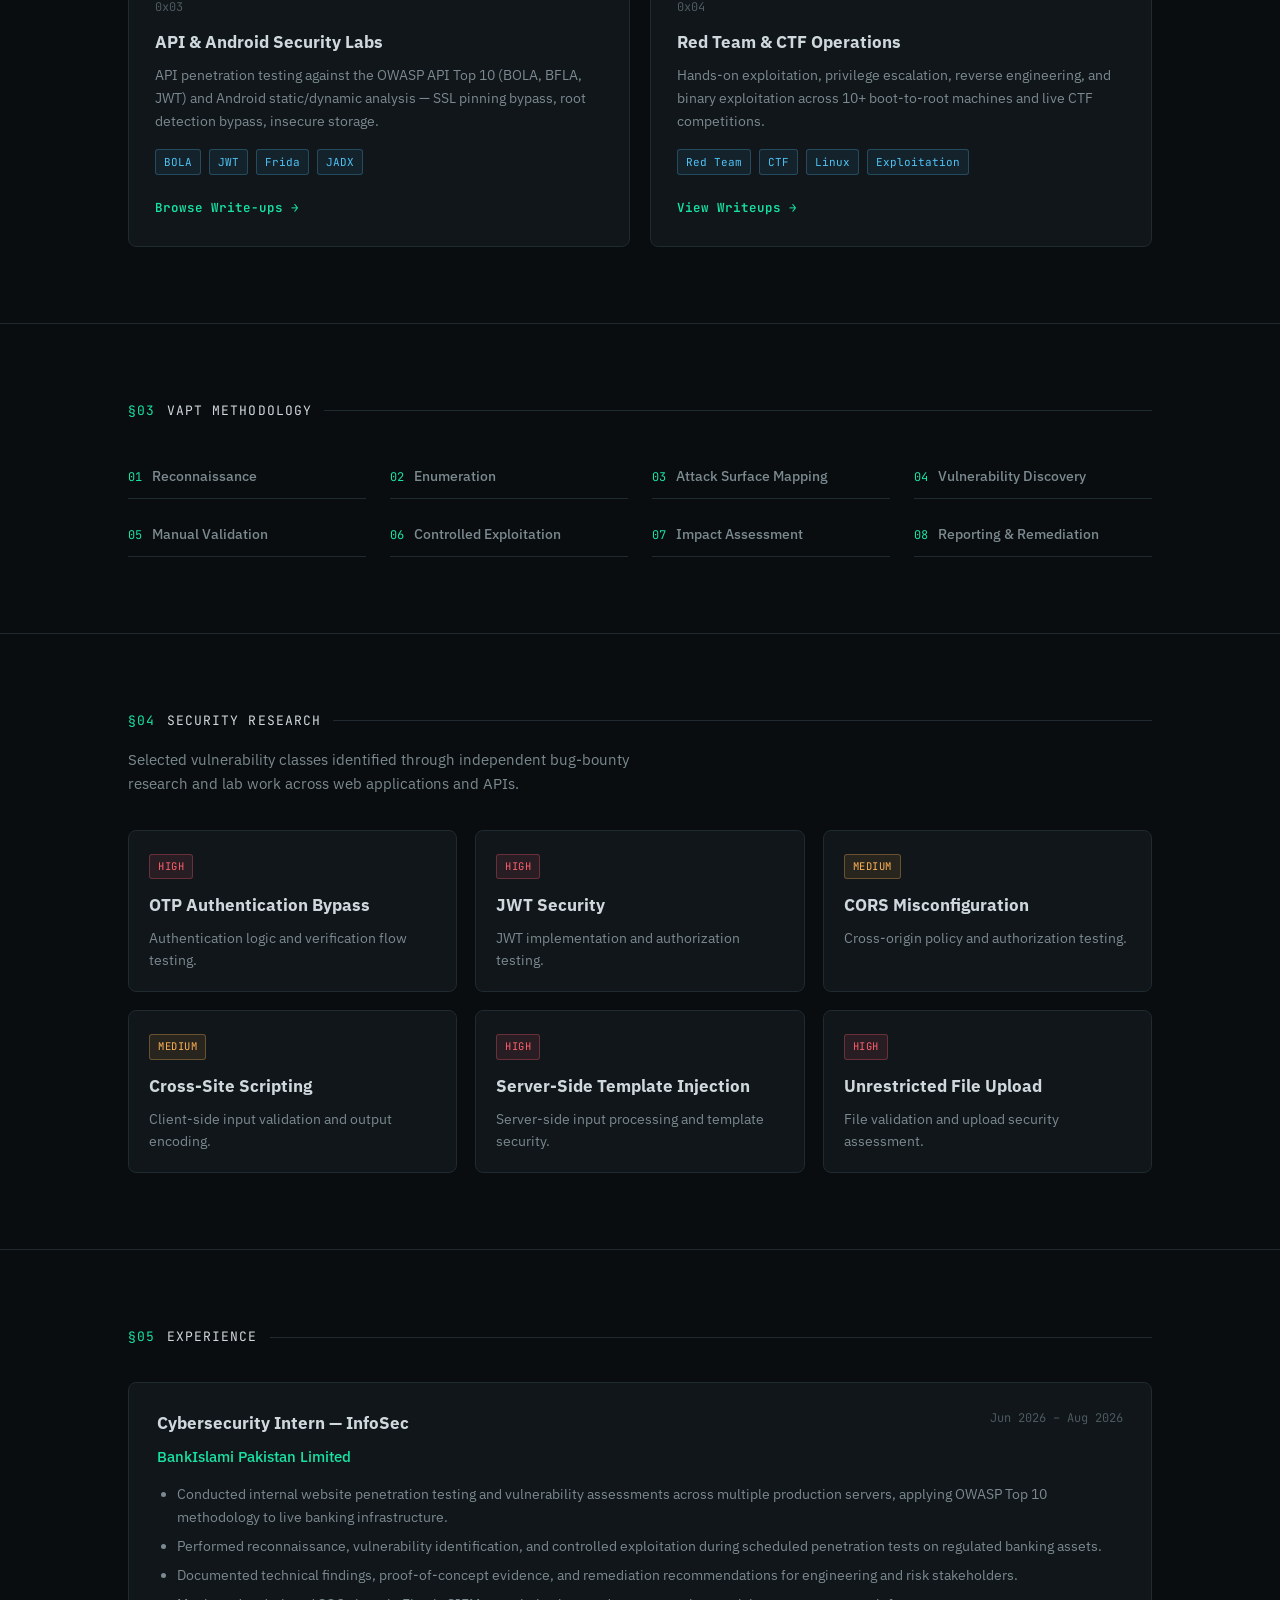
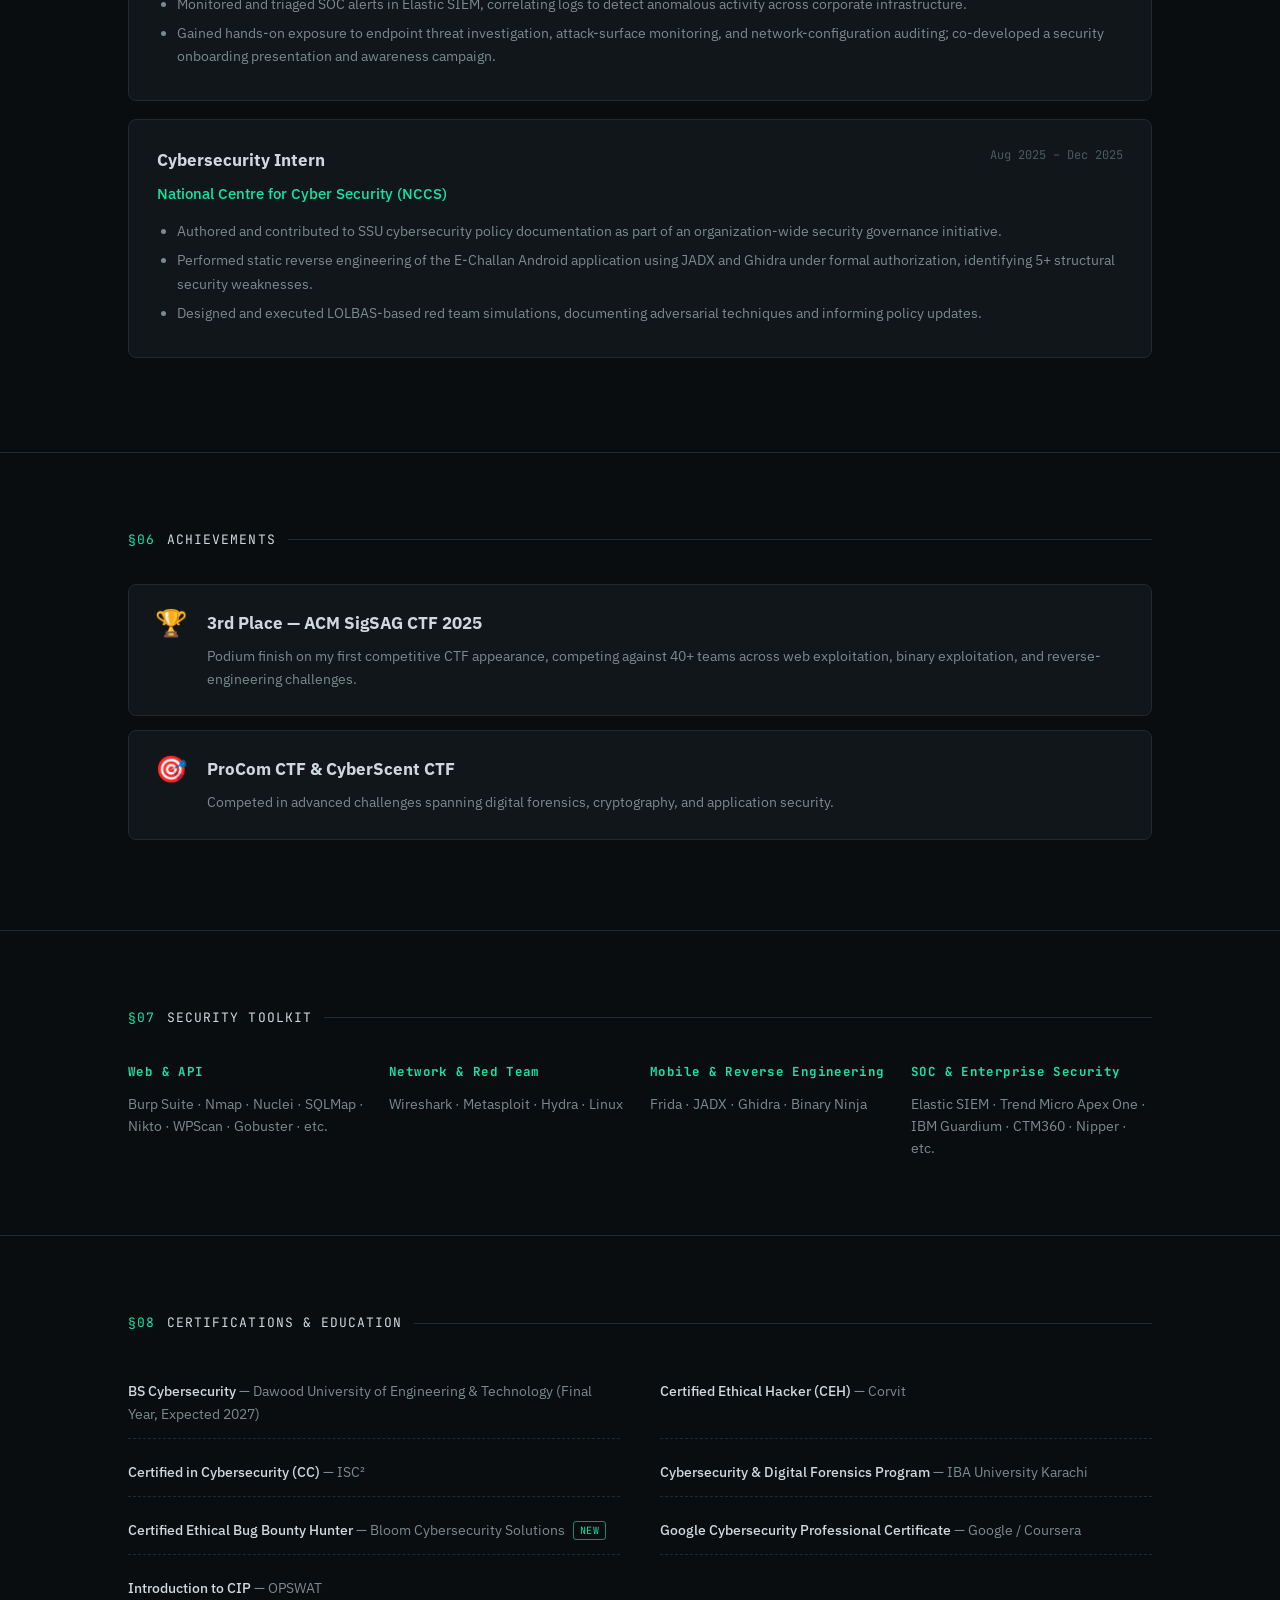
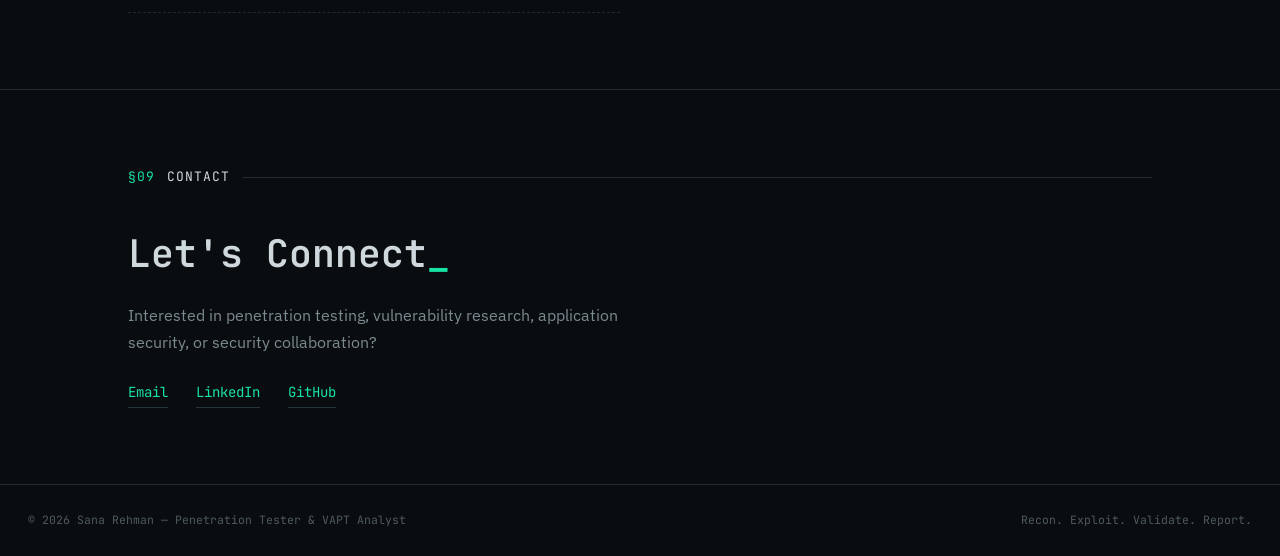
==== commit d3c8bb93: "Update project links in indexx.html" ====
--- a/indexx.html
+++ b/indexx.html
@@ -348,7 +348,7 @@
         <h3>Web Application VAPT</h3>
         <p>Hands-on penetration testing and vulnerability assessment covering authentication, authorization, injection, and client/server-side vulnerabilities.</p>
         <div class="tags"><span>Burp Suite</span><span>Nmap</span><span>Nuclei</span><span>OWASP</span></div>
-        <a href="https://github.com/sana6086/poc-labs/tree/main/temple-of-doom" class="project-link" target="_blank" rel="noopener">View Research <span class="arrow">&rarr;</span></a>
+        <a href="https://github.com/sana6086/Poc-labs/tree/main/Web-Testing/" class="project-link" target="_blank" rel="noopener">View Research <span class="arrow">&rarr;</span></a>
       </div>
 
       <div class="project-card">
@@ -364,7 +364,7 @@
         <h3>API &amp; Android Security Labs</h3>
         <p>API penetration testing against the OWASP API Top 10 (BOLA, BFLA, JWT) and Android static/dynamic analysis &mdash; SSL pinning bypass, root detection bypass, insecure storage.</p>
         <div class="tags"><span>BOLA</span><span>JWT</span><span>Frida</span><span>JADX</span></div>
-        <a href="https://github.com/sana6086/poc-labs" class="project-link" target="_blank" rel="noopener">Browse Write-ups <span class="arrow">&rarr;</span></a>
+        <a href="https://github.com/sana6086/Poc-labs/tree/main/API-Testing/" class="project-link" target="_blank" rel="noopener">Browse Write-ups <span class="arrow">&rarr;</span></a>
       </div>
 
       <div class="project-card">
@@ -372,7 +372,7 @@
         <h3>Red Team &amp; CTF Operations</h3>
         <p>Hands-on exploitation, privilege escalation, reverse engineering, and binary exploitation across 10+ boot-to-root machines and live CTF competitions.</p>
         <div class="tags"><span>Red Team</span><span>CTF</span><span>Linux</span><span>Exploitation</span></div>
-        <a href="https://github.com/sana6086/poc-labs" class="project-link" target="_blank" rel="noopener">View Writeups <span class="arrow">&rarr;</span></a>
+        <a href="https://github.com/sana6086/Poc-labs/tree/main/Red-Team/" class="project-link" target="_blank" rel="noopener">View Writeups <span class="arrow">&rarr;</span></a>
       </div>
 
     </div>
